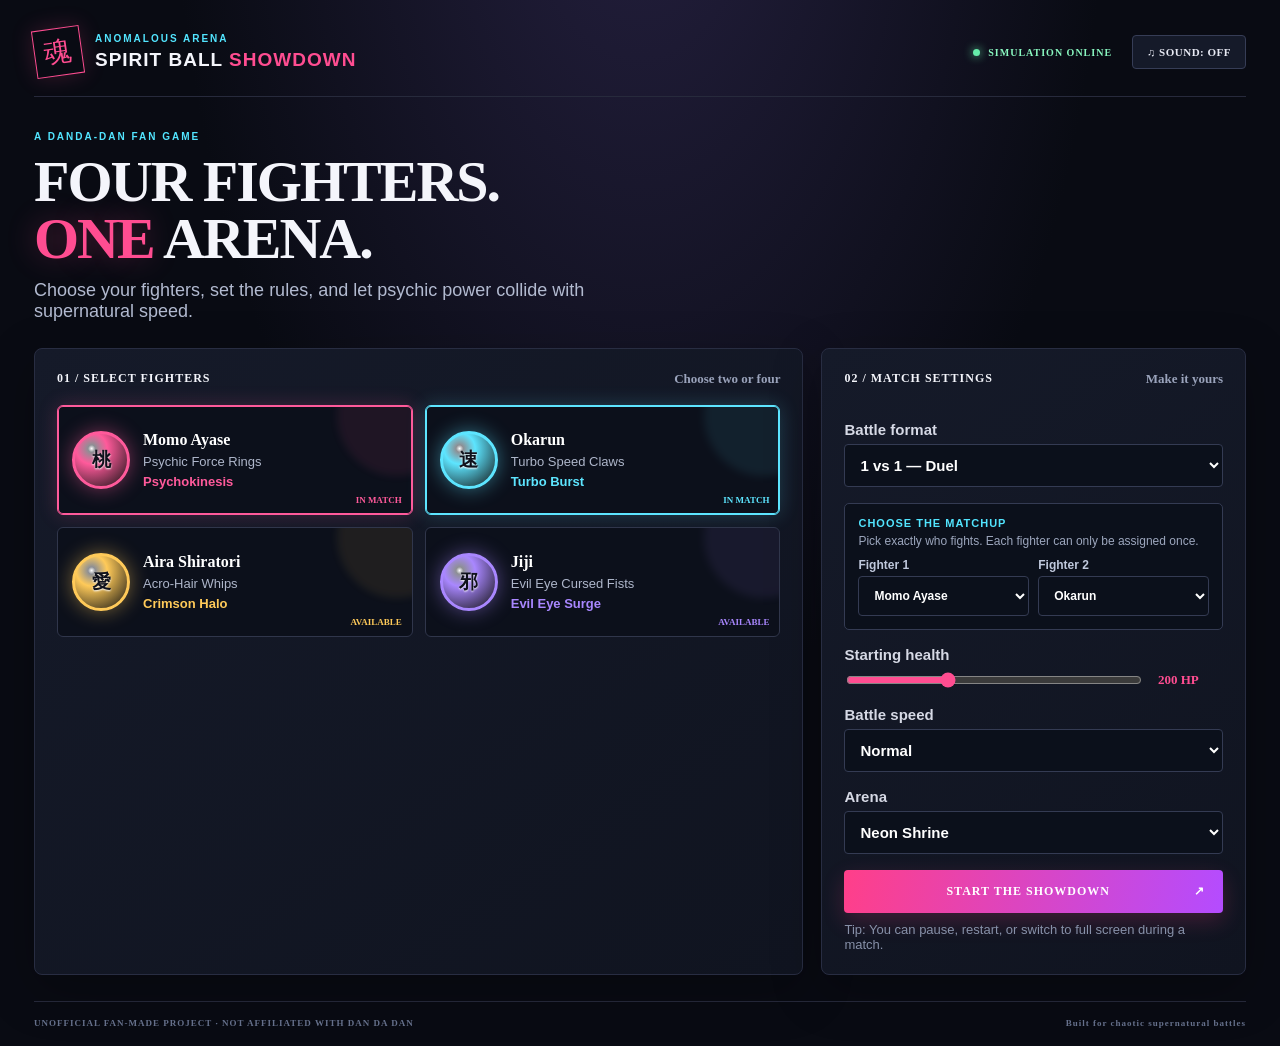
==== Dandadan-Spirit-Ball-Showdown.html @ d4744d88 "Add standalone HTML game with signature weapons and Okarun hair" ====
<!doctype html>
<html lang="en">
<head>
<meta charset="utf-8">
<meta name="viewport" content="width=device-width, initial-scale=1">
<title>Dandadan: Spirit Ball Showdown</title>
<style>
*{box-sizing:border-box} :root{--bg:#090b13;--panel:#111522;--line:#282d42;--muted:#9aa3bb;--white:#f4f5fb;--pink:#ff4d91;--cyan:#52e5ff;--gold:#ffc857}
body{margin:0;background:radial-gradient(ellipse at 50% -20%,#252040 0,#090b13 52%);color:var(--white);font-family:'Rajdhani',sans-serif;min-height:100vh}
button,select,input{font:inherit}button{cursor:pointer}.app-shell{max-width:1500px;margin:auto;padding:24px 34px 18px}.topbar{display:flex;justify-content:space-between;align-items:center;border-bottom:1px solid #272a3c;padding:4px 0 20px}.brand{display:flex;gap:13px;align-items:center}.brand-mark{width:48px;height:48px;border:1px solid var(--pink);display:grid;place-items:center;color:var(--pink);font-size:28px;transform:rotate(-8deg);box-shadow:0 0 22px #ff4d9130}.eyebrow{font:700 10px 'Orbitron',sans-serif;letter-spacing:2px;color:var(--cyan)}h1,h2,p{margin:0}h1{font:900 19px 'Orbitron',sans-serif;letter-spacing:1px;margin-top:5px}h1 span{color:var(--pink)}.top-actions{display:flex;align-items:center;gap:20px}.live-dot{font:700 10px 'Orbitron';letter-spacing:1px;color:#89f7c0}.live-dot:before{content:"";display:inline-block;width:7px;height:7px;border-radius:50%;background:#66edaa;margin-right:8px;box-shadow:0 0 10px #66edaa}.ghost-btn{background:#151a29;border:1px solid #363d56;color:#e7e9f3;padding:10px 14px;font:700 11px 'Orbitron';letter-spacing:.5px;border-radius:4px}.ghost-btn:hover{border-color:var(--cyan);color:var(--cyan)}main{padding:34px 0 26px}.intro{margin-bottom:26px}.intro h2{font:900 clamp(34px,5vw,58px)/.98 'Orbitron';letter-spacing:-2px;margin:12px 0}.intro h2 em{font-style:normal;color:var(--pink);text-shadow:0 0 30px #ff4d9155}.intro p{font-size:18px;color:#b2bad0;max-width:600px}.setup-grid{display:grid;grid-template-columns:1.45fr .8fr;gap:18px}.setup-card{background:linear-gradient(145deg,#151a29,#101420);border:1px solid var(--line);padding:22px;border-radius:8px;box-shadow:0 15px 50px #0004}.section-heading{display:flex;justify-content:space-between;align-items:center;margin-bottom:18px;font:700 12px 'Orbitron';letter-spacing:1px}.section-heading small{font:600 13px 'Rajdhani';letter-spacing:0;color:var(--muted)}.fighter-grid{display:grid;grid-template-columns:repeat(2,minmax(0,1fr));gap:12px}.fighter-card{--accent:#fff;position:relative;text-align:left;display:flex;align-items:center;gap:13px;min-height:110px;padding:14px;background:#0c101b;border:1px solid #30364b;border-radius:6px;color:white;transition:.2s;overflow:hidden}.fighter-card:after{content:"";position:absolute;width:120px;height:120px;border-radius:50%;right:-45px;top:-50px;background:var(--accent);opacity:.08;filter:blur(4px)}.fighter-card.selected{border-color:var(--accent);box-shadow:inset 0 0 0 1px var(--accent),0 0 20px color-mix(in srgb,var(--accent),transparent 80%)}.fighter-orb{width:58px;height:58px;flex:none;border-radius:50%;display:grid;place-items:center;background:radial-gradient(circle at 32% 28%,white 0,#fff8 7%,var(--accent) 30%,#111 100%);border:3px solid var(--accent);box-shadow:0 0 20px color-mix(in srgb,var(--accent),transparent 55%);font:900 19px 'Orbitron';color:#10121c;text-shadow:0 1px 2px #fff}.fighter-info{position:relative;z-index:1}.fighter-info strong{display:block;font:700 16px 'Orbitron';margin-bottom:5px}.fighter-info small{color:#aeb6ca;font-size:13px;display:block}.fighter-info .power-name{color:var(--accent);font-weight:700;margin-top:5px}.select-mark{position:absolute;right:10px;bottom:9px;color:var(--accent);font:700 10px 'Orbitron'}.settings-card{display:flex;flex-direction:column;gap:16px}.settings-card label{display:block;color:#d6d9e5;font-weight:700;font-size:15px}.settings-card select{display:block;width:100%;margin-top:6px;background:#0b101b;color:white;border:1px solid #343b53;padding:11px;border-radius:4px}.range-row{display:flex;align-items:center;gap:14px;margin-top:7px}.range-row input{flex:1;accent-color:var(--pink)}.range-row output{font:700 13px 'Orbitron';color:var(--pink);min-width:65px}.primary-btn{border:0;border-radius:4px;background:linear-gradient(100deg,#ff3f89,#b44cff);color:white;padding:14px 18px;font:900 12px 'Orbitron';letter-spacing:1px;box-shadow:0 8px 22px #ff3f8933}.primary-btn:hover{filter:brightness(1.15);transform:translateY(-1px)}.primary-btn span{float:right}.hint{color:#8791a9;font-size:13px;margin-top:-7px}.hidden{display:none!important}.battle-toolbar{display:flex;justify-content:space-between;align-items:center;margin-bottom:15px}.battle-toolbar h2{font:900 22px 'Orbitron';margin-top:6px}.battle-controls{display:flex;gap:8px}.arena-wrap{position:relative;border:1px solid #333951;border-radius:7px;overflow:hidden;background:#070a13;box-shadow:0 20px 70px #0008}.arena-wrap canvas{display:block;width:100%;height:auto;aspect-ratio:1100/620}.countdown{position:absolute;inset:0;display:grid;place-items:center;font:900 110px 'Orbitron';color:white;text-shadow:0 0 35px var(--pink);background:#05071266}.fighter-status{display:grid;grid-template-columns:repeat(4,1fr);gap:10px;margin-top:13px}.status-card{background:#131827;border:1px solid #30364b;border-radius:5px;padding:10px 12px}.status-head{display:flex;justify-content:space-between;align-items:center;font:700 12px 'Orbitron';margin-bottom:8px}.hp-track{height:8px;background:#2a3042;border-radius:20px;overflow:hidden}.hp-fill{height:100%;border-radius:20px;transition:width .15s}.status-meta{display:flex;justify-content:space-between;color:#9ca6bd;font-size:12px;margin-top:6px}.battle-footer{display:flex;align-items:center;gap:20px;color:#a6afc4;font-size:12px;margin-top:12px}.battle-footer span:last-child{margin-left:auto;color:#e2e5ef}.legend-dot{display:inline-block;width:7px;height:7px;border-radius:50%;margin-right:6px}.hit{background:#ff507e}.power{background:#59e9ff}.result-overlay{position:absolute;inset:0;background:#050711d9;display:grid;place-items:center;backdrop-filter:blur(5px)}.result-card{text-align:center;background:#131827;border:1px solid #55506e;padding:36px 46px;border-radius:8px;box-shadow:0 0 60px #b44cff30}.result-card h2{font:900 clamp(26px,5vw,48px) 'Orbitron';color:var(--gold);margin:12px 0}.result-card p{color:#b4bdd0;margin-bottom:20px}.result-card .ghost-btn{margin-left:8px}footer{border-top:1px solid #272a3c;padding-top:16px;display:flex;justify-content:space-between;color:#65708b;font:600 9px 'Orbitron';letter-spacing:1px}
@media(max-width:850px){.app-shell{padding:18px}.setup-grid{grid-template-columns:1fr}.top-actions .live-dot{display:none}.fighter-status{grid-template-columns:repeat(2,1fr)}.battle-toolbar{align-items:flex-start;gap:12px;flex-direction:column}.battle-controls{flex-wrap:wrap}.battle-footer{flex-wrap:wrap}.battle-footer span:last-child{margin-left:0;width:100%}}
@media(max-width:520px){.fighter-grid{grid-template-columns:1fr}.topbar{align-items:flex-start}.brand-mark{width:38px;height:38px}.brand h1{font-size:14px}.top-actions{gap:5px}.top-actions .ghost-btn{font-size:9px;padding:8px}.app-shell{padding:14px}.setup-card{padding:15px}.section-heading small{font-size:11px}.result-card{padding:25px 16px}.result-card .ghost-btn{margin:8px 0 0}footer{gap:8px;flex-direction:column}}

.matchup-picker{padding:13px;background:#0b101b;border:1px solid #343b53;border-radius:5px}.matchup-title{font:700 11px Orbitron,sans-serif;letter-spacing:1px;color:var(--cyan);margin-bottom:5px}.matchup-help{font-size:12px;color:#9ca6bd;margin-bottom:10px}.matchup-slots{display:grid;grid-template-columns:1fr 1fr;gap:9px}.matchup-slot label{font-size:12px!important;color:#bfc8dc!important}.matchup-slot select{margin-top:4px!important}.fighter-card{cursor:default}.fighter-card .select-mark{font-size:9px}.fighter-card.selected{border-color:var(--accent)}@media(max-width:520px){.matchup-slots{grid-template-columns:1fr}}

</style>
</head>
<body>
<div class="app-shell">
  <header class="topbar">
    <div class="brand"><span class="brand-mark">魂</span><div><div class="eyebrow">ANOMALOUS ARENA</div><h1>SPIRIT BALL <span>SHOWDOWN</span></h1></div></div>
    <div class="top-actions"><span class="live-dot">SIMULATION ONLINE</span><button id="soundBtn" class="ghost-btn" aria-pressed="false">♫ SOUND: OFF</button></div>
  </header>

  <main>
    <section id="setupPanel" class="setup-panel">
      <div class="intro">
        <div class="eyebrow">A DANDA-DAN FAN GAME</div>
        <h2>FOUR FIGHTERS.<br><em>ONE</em> ARENA.</h2>
        <p>Choose your fighters, set the rules, and let psychic power collide with supernatural speed.</p>
      </div>
      <div class="setup-grid">
        <div class="setup-card">
          <div class="section-heading"><span>01 / SELECT FIGHTERS</span><small>Choose two or four</small></div>
          <div id="fighterGrid" class="fighter-grid"></div>
        </div>
        <div class="setup-card settings-card">
          <div class="section-heading"><span>02 / MATCH SETTINGS</span><small>Make it yours</small></div>
          <label>Battle format<select id="modeSelect"><option value="1v1">1 vs 1 — Duel</option><option value="2v2">2 vs 2 — Team Clash</option><option value="ffa">4-way — Free for All</option></select></label>
          <div class="matchup-picker"><div class="matchup-title">CHOOSE THE MATCHUP</div><p class="matchup-help">Pick exactly who fights. Each fighter can only be assigned once.</p><div id="matchupSlots" class="matchup-slots"></div></div>
          <label>Starting health <div class="range-row"><input id="healthInput" type="range" min="100" max="400" step="50" value="200"><output id="healthOut">200 HP</output></div></label>
          <label>Battle speed<select id="speedSelect"><option value="1">Normal</option><option value="1.35">Fast</option><option value="0.75">Chill</option></select></label>
          <label>Arena<select id="arenaSelect"><option value="neon">Neon Shrine</option><option value="school">Midnight School</option><option value="cosmic">Cosmic Rift</option></select></label>
          <button id="startBtn" class="primary-btn">START THE SHOWDOWN <span>↗</span></button>
          <p class="hint">Tip: You can pause, restart, or switch to full screen during a match.</p>
        </div>
      </div>
    </section>

    <section id="battlePanel" class="battle-panel hidden">
      <div class="battle-toolbar">
        <div><div class="eyebrow">LIVE MATCH</div><h2 id="matchTitle">SPIRIT CLASH</h2></div>
        <div class="battle-controls"><button id="pauseBtn" class="ghost-btn">Ⅱ PAUSE</button><button id="restartBtn" class="ghost-btn">↻ RESTART</button><button id="fullBtn" class="ghost-btn">⛶ FULLSCREEN</button></div>
      </div>
      <div class="arena-wrap">
        <canvas id="arena" width="1100" height="620" aria-label="Animated spirit ball battle arena"></canvas>
        <div id="countdown" class="countdown hidden">3</div>
        <div id="resultOverlay" class="result-overlay hidden"><div class="result-card"><div class="eyebrow">BATTLE COMPLETE</div><h2 id="winnerText">WINNER!</h2><p id="resultSub"></p><button id="againBtn" class="primary-btn">REMATCH ↻</button><button id="changeBtn" class="ghost-btn">CHANGE FIGHTERS</button></div></div>
      </div>
      <div id="fighterStatus" class="fighter-status"></div>
      <div class="battle-footer"><span><i class="legend-dot hit"></i> HIT CONFIRMED</span><span><i class="legend-dot power"></i> SPECIAL ABILITY</span><span id="battleMessage">Waiting for the first clash...</span></div>
    </section>
  </main>
  <footer><span>UNOFFICIAL FAN-MADE PROJECT · NOT AFFILIATED WITH DAN DA DAN</span><span>Built for chaotic supernatural battles</span></footer>
</div>
<script>
(() => {
"use strict";

// Fighter data is the single source of truth for names, colors, stats, and signature powers.
// Match state (position, velocity, health, cooldowns) is created fresh for every battle.
const FIGHTERS = [
 {id:"momo",name:"Momo Ayase",short:"桃",color:"#ff5a9b",team:0,weapon:"Psychic Force Rings",power:"Psychokinesis",desc:"Controls space and shoves rivals away.",hp:200,damage:13,speed:2.5,reach:1.05,special:"psychic"},
 {id:"okarun",name:"Okarun",short:"速",color:"#5de5ff",team:1,weapon:"Turbo Speed Claws",power:"Turbo Burst",desc:"Dashes through the arena at wild speed.",hp:200,damage:10,speed:3.5,reach:.9,special:"turbo"},
 {id:"aira",name:"Aira Shiratori",short:"愛",color:"#ffca59",team:0,weapon:"Acro-Hair Whips",power:"Crimson Halo",desc:"Whips a wide arc around her body.",hp:200,damage:11,speed:2.8,reach:1.3,special:"hair"},
 {id:"jiji",name:"Jiji",short:"邪",color:"#a987ff",team:1,weapon:"Evil Eye Cursed Fists",power:"Evil Eye Surge",desc:"Unleashes a heavy burst of cursed energy.",hp:200,damage:15,speed:2.2,reach:1.15,special:"evil"}
];
const $ = id => document.getElementById(id);
const canvas=$("arena"),ctx=canvas.getContext("2d");
let selected=new Set(["momo","okarun"]), lineup=["momo","okarun","aira","jiji"], fighters=[], running=false, paused=false, over=false, raf=0, countdownTimer=0, battleToken=0, last=0, elapsed=0, speed=1, mode="1v1", sound=false, audioCtx=null, particles=[], floating=[], arenaStyle="neon", messageTimer=0, matchNumber=0;

function renderSelection(){
 const grid=$("fighterGrid"); grid.innerHTML="";
 FIGHTERS.forEach(f=>{
  const b=document.createElement("div"); b.className="fighter-card"+(selected.has(f.id)?" selected":""); b.style.setProperty("--accent",f.color);
  b.innerHTML=`<span class="fighter-orb">${f.short}</span><span class="fighter-info"><strong>${f.name}</strong><small>${f.weapon}</small><small class="power-name">${f.power}</small></span><span class="select-mark">${selected.has(f.id)?"IN MATCH":"AVAILABLE"}</span>`;
  grid.appendChild(b);
 });
}
function renderMatchupSlots(){
 const count=mode==="1v1"?2:4;
 const labels=mode==="1v1"?["Fighter 1","Fighter 2"]:mode==="2v2"?["TEAM A · Fighter 1","TEAM A · Fighter 2","TEAM B · Fighter 1","TEAM B · Fighter 2"]:["Fighter 1","Fighter 2","Fighter 3","Fighter 4"];
 const defaults=mode==="1v1"?["momo","okarun"]:lineup;
 const slots=$("matchupSlots");slots.innerHTML="";
 for(let i=0;i<count;i++){
  const wrap=document.createElement("div");wrap.className="matchup-slot";
  const label=document.createElement("label");label.textContent=labels[i];
  const select=document.createElement("select");select.dataset.slot=String(i);select.setAttribute("aria-label",labels[i]);
  FIGHTERS.forEach(f=>{const option=document.createElement("option");option.value=f.id;option.textContent=f.name;select.appendChild(option)});
  select.value=defaults[i]||FIGHTERS[i].id;
  select.addEventListener("change",()=>{syncMatchupSelection();renderSelection();refreshMatchupOptions()});
  label.appendChild(select);wrap.appendChild(label);slots.appendChild(wrap);
 }
 syncMatchupSelection();refreshMatchupOptions();renderSelection();
}
function refreshMatchupOptions(){
 const selects=[...$("matchupSlots").querySelectorAll("select")];
 selects.forEach(current=>{const used=new Set(selects.filter(s=>s!==current).map(s=>s.value));[...current.options].forEach(o=>{o.disabled=used.has(o.value)})});
}
function syncMatchupSelection(){
 const values=[...$("matchupSlots").querySelectorAll("select")].map(s=>s.value);
 selected=new Set(values);if(mode==="2v2"||mode==="ffa")lineup=[...values,...lineup.slice(values.length)];
}
$("modeSelect").addEventListener("change",e=>{mode=e.target.value;renderMatchupSlots()});
$("healthInput").addEventListener("input",e=>$("healthOut").textContent=e.target.value+" HP");
$("soundBtn").addEventListener("click",()=>{sound=!sound;$("soundBtn").textContent="♫ SOUND: "+(sound?"ON":"OFF");$("soundBtn").setAttribute("aria-pressed",String(sound));if(sound)beep(440,.05)});

function createFighter(def,index,health){
 const angle=(Math.PI*2*index/selected.size)-Math.PI/2;
 return {...def,x:550+Math.cos(angle)*245,y:310+Math.sin(angle)*190,vx:(Math.random()-.5)*3,vy:(Math.random()-.5)*3,r:29,hp:health,maxHp:health,rotation:Math.random()*6.28,spin:0.09,attackCd:0,specialCd:2+index*.5,flash:0,alive:true,damageDone:0,hits:0,team:mode==="2v2"?(index<2?0:1):index,knock:0};
}
function startBattle(){
 cancelAnimationFrame(raf);clearTimeout(countdownTimer);battleToken++;const token=battleToken;
 running=false;matchNumber++;mode=$("modeSelect").value;syncMatchupSelection();
 const required=mode==="1v1"?2:4;
 if(selected.size!==required){announce("Choose a different fighter for every slot.");return}
 speed=Number($("speedSelect").value);arenaStyle=$("arenaSelect").value;over=false;paused=false;elapsed=0;particles=[];floating=[];
 const health=Number($("healthInput").value), roster=[...selected].map(id=>FIGHTERS.find(f=>f.id===id));
 if(roster.length!==required||roster.some(f=>!f)){announce("Please fill every fighter slot.");return}
 fighters=roster.map((f,i)=>createFighter(f,i,health));
 $("setupPanel").classList.add("hidden");$("battlePanel").classList.remove("hidden");$("resultOverlay").classList.add("hidden");$("countdown").classList.remove("hidden");$("pauseBtn").textContent="Ⅱ PAUSE";
 $("matchTitle").textContent=mode==="1v1"?"ONE-ON-ONE DUEL":mode==="2v2"?"2V2 TEAM CLASH":"FOUR-WAY FREE FOR ALL";
 renderStatus();drawArena();let count=3;$("countdown").textContent=count;
 const tick=()=>{if(token!==battleToken)return;if(count>1){count--;$("countdown").textContent=count;countdownTimer=setTimeout(tick,650)}else{$("countdown").classList.add("hidden");running=true;last=performance.now();raf=requestAnimationFrame(loop)}};
 countdownTimer=setTimeout(tick,650);
}
function alive(){return fighters.filter(f=>f.alive)}
function enemiesOf(f){return alive().filter(o=>o!==f&&(mode!=="2v2"||o.team!==f.team))}
function nearest(f){return enemiesOf(f).sort((a,b)=>Math.hypot(a.x-f.x,a.y-f.y)-Math.hypot(b.x-f.x,b.y-f.y))[0]}
function loop(now){if(!running||paused||over)return;const dt=Math.min((now-last)/16.67,2.2)*speed;last=now;elapsed+=dt/60;update(dt);drawArena();if(mode==="2v2"?new Set(alive().map(f=>f.team)).size<=1:alive().length<=1){finishBattle();return}raf=requestAnimationFrame(loop)}
function update(dt){
 const aliveNow=alive();
 fighters.forEach(f=>{
  if(!f.alive)return;
  f.attackCd-=dt/60;f.specialCd-=dt/60;f.flash=Math.max(0,f.flash-dt/60);f.rotation+=f.spin*dt;
  const target=nearest(f);if(!target)return;
  let dx=target.x-f.x,dy=target.y-f.y,dist=Math.hypot(dx,dy)||1,ux=dx/dist,uy=dy/dist;
  // Lightweight steering and elastic arena physics create the bouncing Weapon Ball feel.
  f.vx+=ux*.075*dt;f.vy+=uy*.075*dt;
  const max=f.speed*1.55;let v=Math.hypot(f.vx,f.vy);if(v>max){f.vx=f.vx/v*max;f.vy=f.vy/v*max}
  f.x+=f.vx*dt;f.y+=f.vy*dt;
  if(f.x<f.r+22){f.x=f.r+22;f.vx=Math.abs(f.vx)*.92;burst(f.x,f.y,f.color,5)}
  if(f.x>canvas.width-f.r-22){f.x=canvas.width-f.r-22;f.vx=-Math.abs(f.vx)*.92;burst(f.x,f.y,f.color,5)}
  if(f.y<f.r+22){f.y=f.r+22;f.vy=Math.abs(f.vy)*.92;burst(f.x,f.y,f.color,5)}
  if(f.y>canvas.height-f.r-22){f.y=canvas.height-f.r-22;f.vy=-Math.abs(f.vy)*.92;burst(f.x,f.y,f.color,5)}
  // Spin speed slowly rises, making the weapon more dangerous as the fight goes on.
  f.spin=Math.min(.28,f.spin+.000015*dt);
  if(dist<f.r+target.r+f.reach*23&&f.attackCd<=0){attack(f,target,false)}
  if(f.specialCd<=0){special(f,target)}
 });
 // Separate overlapping fighters and resolve contact damage.
 for(let i=0;i<fighters.length;i++)for(let j=i+1;j<fighters.length;j++){
  const a=fighters[i],b=fighters[j];if(!a.alive||!b.alive)continue;
  let dx=b.x-a.x,dy=b.y-a.y,d=Math.hypot(dx,dy)||1,min=a.r+b.r+2;
  if(d<min){let nx=dx/d,ny=dy/d,overlap=min-d;a.x-=nx*overlap*.5;a.y-=ny*overlap*.5;b.x+=nx*overlap*.5;b.y+=ny*overlap*.5;let rel=(b.vx-a.vx)*nx+(b.vy-a.vy)*ny;if(rel<0){a.vx+=nx*rel*.72;b.vx-=nx*rel*.72;a.vy+=ny*rel*.72;b.vy-=ny*rel*.72}}
 }
 particles.forEach(p=>{p.x+=p.vx*dt;p.y+=p.vy*dt;p.life-=.025*dt;p.vx*=.985;p.vy*=.985});particles=particles.filter(p=>p.life>0);
 floating.forEach(p=>{p.y-=.7*dt;p.life-=.018*dt});floating=floating.filter(p=>p.life>0);
 if(messageTimer>0)messageTimer-=dt/60;else $("battleMessage").textContent="The fighters are reading each other's moves...";
 if(Math.floor(elapsed*2)!==Math.floor((elapsed-dt/60)*2))renderStatus();
}
function attack(a,b,special){
 const base=a.damage*(1+Math.min(.45,a.hits*.018))*(special?1.8:1);
 const damage=Math.round(base*(.85+Math.random()*.3));
 b.hp=Math.max(0,b.hp-damage);b.flash=.16;b.vx+=(b.x-a.x)/(Math.hypot(b.x-a.x,b.y-a.y)||1)*(special?8:4);b.vy+=(b.y-a.y)/(Math.hypot(b.x-a.x,b.y-a.y)||1)*(special?8:4);
 a.damageDone+=damage;a.hits++;a.attackCd=special?.5:.42;a.spin=Math.min(.28,a.spin+.002);
 burst((a.x+b.x)/2,(a.y+b.y)/2,special?"#ffffff":a.color,special?25:12);floating.push({x:b.x,y:b.y-32,text:"-"+damage,life:1,color:special?"#fff":a.color});
 if(sound)beep(special?760:280,.045);
 if(b.hp<=0){b.alive=false;burst(b.x,b.y,b.color,42);announce(`${b.name} has been knocked out!`)}
 if(special)announce(`${a.name}: ${a.power}!`);
}
function special(f,target){
 f.specialCd=8+Math.random()*2;
 if(f.special==="psychic"){
  fighters.filter(o=>o.alive&&o!==f&&(mode!=="2v2"||o.team!==f.team)&&Math.hypot(o.x-f.x,o.y-f.y)<235).forEach(o=>{attack(f,o,true);o.vx+=(o.x-f.x)*.035;o.vy+=(o.y-f.y)*.035});
  burst(f.x,f.y,"#ff9bc2",55);
 }else if(f.special==="turbo"){
  const d=Math.hypot(target.x-f.x,target.y-f.y)||1;f.vx+=(target.x-f.x)/d*12;f.vy+=(target.y-f.y)/d*12;f.spin=Math.min(.3,f.spin+.07);attack(f,target,true);burst(f.x,f.y,"#5de5ff",35);
 }else if(f.special==="hair"){
  fighters.filter(o=>o.alive&&o!==f&&(mode!=="2v2"||o.team!==f.team)&&Math.hypot(o.x-f.x,o.y-f.y)<170).forEach(o=>attack(f,o,true));
  burst(f.x,f.y,"#ffca59",48);
 }else{
  const d=Math.hypot(target.x-f.x,target.y-f.y)||1;f.vx+=(target.x-f.x)/d*6;f.vy+=(target.y-f.y)/d*6;
  attack(f,target,true);target.flash=.3;burst(target.x,target.y,"#a987ff",50);
 }
}
function announce(text){$("battleMessage").textContent=text;messageTimer=2.4}
function burst(x,y,color,n){for(let i=0;i<n;i++){const a=Math.random()*Math.PI*2,s=1+Math.random()*5;particles.push({x,y,vx:Math.cos(a)*s,vy:Math.sin(a)*s,life:.5+Math.random()*.6,color,r:1+Math.random()*3})}}
function drawArena(){
 const w=canvas.width,h=canvas.height;ctx.clearRect(0,0,w,h);
 const bg=ctx.createLinearGradient(0,0,w,h);bg.addColorStop(0,arenaStyle==="cosmic"?"#11102e":arenaStyle==="school"?"#111522":"#10182b");bg.addColorStop(1,"#060812");ctx.fillStyle=bg;ctx.fillRect(0,0,w,h);
 // Arena grid, glowing perimeter and decorative sigils.
 ctx.save();ctx.strokeStyle=arenaStyle==="cosmic"?"#7868d633":arenaStyle==="school"?"#69a6a633":"#50dff233";ctx.lineWidth=1;
 for(let x=22;x<w;x+=44){ctx.beginPath();ctx.moveTo(x,20);ctx.lineTo(x,h-20);ctx.stroke()}for(let y=22;y<h;y+=44){ctx.beginPath();ctx.moveTo(20,y);ctx.lineTo(w-20,y);ctx.stroke()}
 ctx.strokeStyle="#64dff277";ctx.lineWidth=3;ctx.strokeRect(18,18,w-36,h-36);ctx.shadowBlur=20;ctx.shadowColor="#50dfff";ctx.strokeRect(18,18,w-36,h-36);ctx.restore();
 ctx.save();ctx.globalAlpha=.13;ctx.strokeStyle="#d5c4ff";ctx.lineWidth=2;for(let r=80;r<360;r+=70){ctx.beginPath();ctx.arc(w/2,h/2,r,0,Math.PI*2);ctx.stroke()}ctx.restore();
 // Team color marker on floor.
 fighters.forEach(f=>{if(!f.alive)return;drawFighter(f)});
 particles.forEach(p=>{ctx.globalAlpha=Math.max(0,p.life);ctx.fillStyle=p.color;ctx.beginPath();ctx.arc(p.x,p.y,p.r,0,Math.PI*2);ctx.fill()});ctx.globalAlpha=1;
 floating.forEach(p=>{ctx.globalAlpha=Math.max(0,p.life);ctx.fillStyle=p.color;ctx.font="900 20px Orbitron";ctx.textAlign="center";ctx.shadowBlur=12;ctx.shadowColor=p.color;ctx.fillText(p.text,p.x,p.y);ctx.shadowBlur=0});ctx.globalAlpha=1;
 ctx.textAlign="left";ctx.fillStyle="#ffffff55";ctx.font="700 11px Orbitron";ctx.fillText("SPIRIT ARENA // MATCH "+String(matchNumber).padStart(3,"0"),32,canvas.height-30);
}
function drawFighter(f){
 const c=ctx; c.save();c.translate(f.x,f.y);
 c.shadowBlur=24;c.shadowColor=f.color;c.fillStyle=f.color;c.globalAlpha=.16;c.beginPath();c.arc(0,0,f.r+13,0,Math.PI*2);c.fill();c.globalAlpha=1;c.shadowBlur=0;
 // Each fighter has a unique rotating weapon silhouette, not just a recolored arc.
 drawSignatureWeapon(c,f);
 const g=c.createRadialGradient(-10,-12,2,0,0,f.r+2);g.addColorStop(0,"#ffffff");g.addColorStop(.18,f.flash?"#fff":f.color);g.addColorStop(1,"#151522");c.fillStyle=g;c.beginPath();c.arc(0,0,f.r,0,Math.PI*2);c.fill();c.lineWidth=3;c.strokeStyle=f.color;c.stroke();
 // Okarun's swept-back, sharply spiked Turbo Granny transformation hair
 // is drawn over the orb so he is recognizable even before reading the label.
 if(f.id==="okarun")drawOkarunHair(c,f);
 c.fillStyle="#10121b";c.font="900 20px Orbitron";c.textAlign="center";c.textBaseline="middle";c.fillText(f.short,0,1);
 c.restore();
}

function drawOkarunHair(c,f){
 c.save();c.lineJoin="round";c.shadowColor="#5de5ff";c.shadowBlur=8;
 // Dark swept-back crown with distinct upward spikes and pale turbo streaks.
 c.fillStyle="#10131e";c.strokeStyle="#05070d";c.lineWidth=2.5;
 c.beginPath();c.moveTo(-f.r*.82,-f.r*.52);
 c.lineTo(-f.r*.95,-f.r*1.08);c.lineTo(-f.r*.48,-f.r*.88);
 c.lineTo(-f.r*.28,-f.r*1.42);c.lineTo(f.r*.02,-f.r*.98);
 c.lineTo(f.r*.34,-f.r*1.48);c.lineTo(f.r*.43,-f.r*.91);
 c.lineTo(f.r*.82,-f.r*1.2);c.lineTo(f.r*.68,-f.r*.68);
 c.lineTo(f.r*1.02,-f.r*.42);c.lineTo(f.r*.38,-f.r*.48);
 c.lineTo(-f.r*.35,-f.r*.42);c.closePath();c.fill();c.stroke();
 c.strokeStyle="#dffaff";c.lineWidth=3;c.beginPath();
 c.moveTo(-f.r*.42,-f.r*.72);c.lineTo(-f.r*.28,-f.r*1.12);
 c.moveTo(f.r*.12,-f.r*.72);c.lineTo(f.r*.32,-f.r*1.18);
 c.moveTo(f.r*.48,-f.r*.7);c.lineTo(f.r*.72,-f.r*.94);c.stroke();
 c.strokeStyle="#5de5ff";c.lineWidth=2;c.beginPath();
 c.moveTo(-f.r*.05,-f.r*.73);c.lineTo(f.r*.08,-f.r*1.02);
 c.moveTo(f.r*.48,-f.r*.62);c.lineTo(f.r*.82,-f.r*.82);c.stroke();
 c.restore();
}

function drawSignatureWeapon(c,f){
 c.save();c.rotate(f.rotation);c.lineCap="round";c.lineJoin="round";c.strokeStyle=f.color;c.fillStyle=f.color;c.shadowBlur=17;c.shadowColor=f.color;
 const r=f.r+12;
 if(f.id==="momo"){
  // Momo: twin psychic rings with a bright floating focus point.
  c.lineWidth=5;c.beginPath();c.arc(0,0,r,-1.05,.95);c.stroke();
  c.lineWidth=2;c.beginPath();c.arc(0,0,r+7,-.88,.78);c.stroke();
  c.fillStyle="#fff";c.beginPath();c.arc(r+1,0,5,0,Math.PI*2);c.fill();
  c.fillStyle=f.color;c.beginPath();c.arc(r+8,-7,2.5,0,Math.PI*2);c.fill();
 }else if(f.id==="okarun"){
  // Okarun: twin forward-pointing turbo talons with speed fins.
  c.lineWidth=4;c.beginPath();c.moveTo(r*.45,-r*.9);c.lineTo(r+17,-r*.35);c.lineTo(r+5,0);c.lineTo(r+17,r*.35);c.lineTo(r*.45,r*.9);c.stroke();
  c.lineWidth=3;c.beginPath();c.moveTo(r*.2,-r*.55);c.lineTo(r+8,-r*.25);c.moveTo(r*.2,r*.55);c.lineTo(r+8,r*.25);c.stroke();
  c.fillStyle="#fff";c.beginPath();c.moveTo(r+19,-r*.35);c.lineTo(r+29,0);c.lineTo(r+19,r*.35);c.closePath();c.fill();
 }else if(f.id==="aira"){
  // Aira: three flowing hair-whip ribbons curling around the orb.
  [-.24,0,.24].forEach((offset,i)=>{c.lineWidth=4-i*.7;c.beginPath();c.moveTo(r*.15,-r*.72+offset*35);c.bezierCurveTo(r*.85,-r*.95+offset*25,r*1.2,-r*.2+offset*20,r*.78,.05+offset*38);c.bezierCurveTo(r*1.28,r*.55+offset*25,r*.7,r*.92+offset*20,r*.28,r*.72+offset*30);c.stroke()});
  c.fillStyle="#fff";c.beginPath();c.arc(r*.95,-r*.25,4,0,Math.PI*2);c.fill();
 }else{
  // Jiji: paired Evil Eye cursed fists with hooked knuckle spikes.
  c.lineWidth=5;c.beginPath();c.arc(-r*.48,0,r*.58,-1.15,1.15);c.stroke();
  c.beginPath();c.arc(r*.48,0,r*.58,Math.PI-.95,Math.PI+.95);c.stroke();
  [-.62,-.2,.2,.62].forEach((a,i)=>{const side=i<2?-1:1, y=(i%2?1:-1)*r*.28;
   c.beginPath();c.moveTo(side*r*.62,y);c.lineTo(side*r*1.08,y-r*.16);c.lineTo(side*r*.92,y+r*.22);c.stroke();
  });
  c.fillStyle="#fff";c.beginPath();c.arc(r*1.05,-r*.12,4,0,Math.PI*2);c.fill();
 }
 c.restore();
}

function renderStatus(){
 $("fighterStatus").innerHTML=fighters.map(f=>`<div class="status-card"><div class="status-head"><span style="color:${f.color}">${f.name}</span><span>${Math.ceil(f.hp)} / ${f.maxHp}</span></div><div class="hp-track"><div class="hp-fill" style="width:${Math.max(0,f.hp/f.maxHp*100)}%;background:${f.color}"></div></div><div class="status-meta"><span>${f.alive?"IN THE FIGHT":"KNOCKED OUT"}</span><span>${f.damageDone} DMG</span></div></div>`).join("");
}
function finishBattle(){
 running=false;over=true;cancelAnimationFrame(raf);
 let winner;
 if(mode==="2v2"){const survivors=alive();winner=survivors[0];if(winner&&survivors.length>1)$("winnerText").dataset.team="true";}
 else winner=alive()[0];
 $("winnerText").textContent=winner?winner.name+" WINS!":"DRAW!";
 $("winnerText").style.color=winner?winner.color:"#fff";
 $("resultSub").textContent=winner?`${winner.damageDone} total damage dealt · ${Math.ceil(winner.hp)} HP remaining`:"Everyone went down in the same clash.";
 $("resultOverlay").classList.remove("hidden");renderStatus();if(sound)beep(880,.2);
}
function beep(freq,duration){try{audioCtx=audioCtx||new(window.AudioContext||window.webkitAudioContext)();const o=audioCtx.createOscillator(),g=audioCtx.createGain();o.frequency.value=freq;o.type="sawtooth";g.gain.value=.025;o.connect(g);g.connect(audioCtx.destination);o.start();o.stop(audioCtx.currentTime+duration)}catch(e){}}
$("startBtn").addEventListener("click",startBattle);
$("pauseBtn").addEventListener("click",()=>{if(over)return;paused=!paused;if(paused){running=false;cancelAnimationFrame(raf);$("pauseBtn").textContent="▶ RESUME"}else{running=true;last=performance.now();$("pauseBtn").textContent="Ⅱ PAUSE";raf=requestAnimationFrame(loop)}});
$("restartBtn").addEventListener("click",startBattle);$("againBtn").addEventListener("click",startBattle);
$("changeBtn").addEventListener("click",()=>{battleToken++;clearTimeout(countdownTimer);running=false;cancelAnimationFrame(raf);$("battlePanel").classList.add("hidden");$("setupPanel").classList.remove("hidden");$("resultOverlay").classList.add("hidden")});
$("fullBtn").addEventListener("click",()=>{const el=$("battlePanel");if(!document.fullscreenElement)el.requestFullscreen?.();else document.exitFullscreen?.()});
renderMatchupSlots();drawArena();
})();
</script>
</body>
</html>
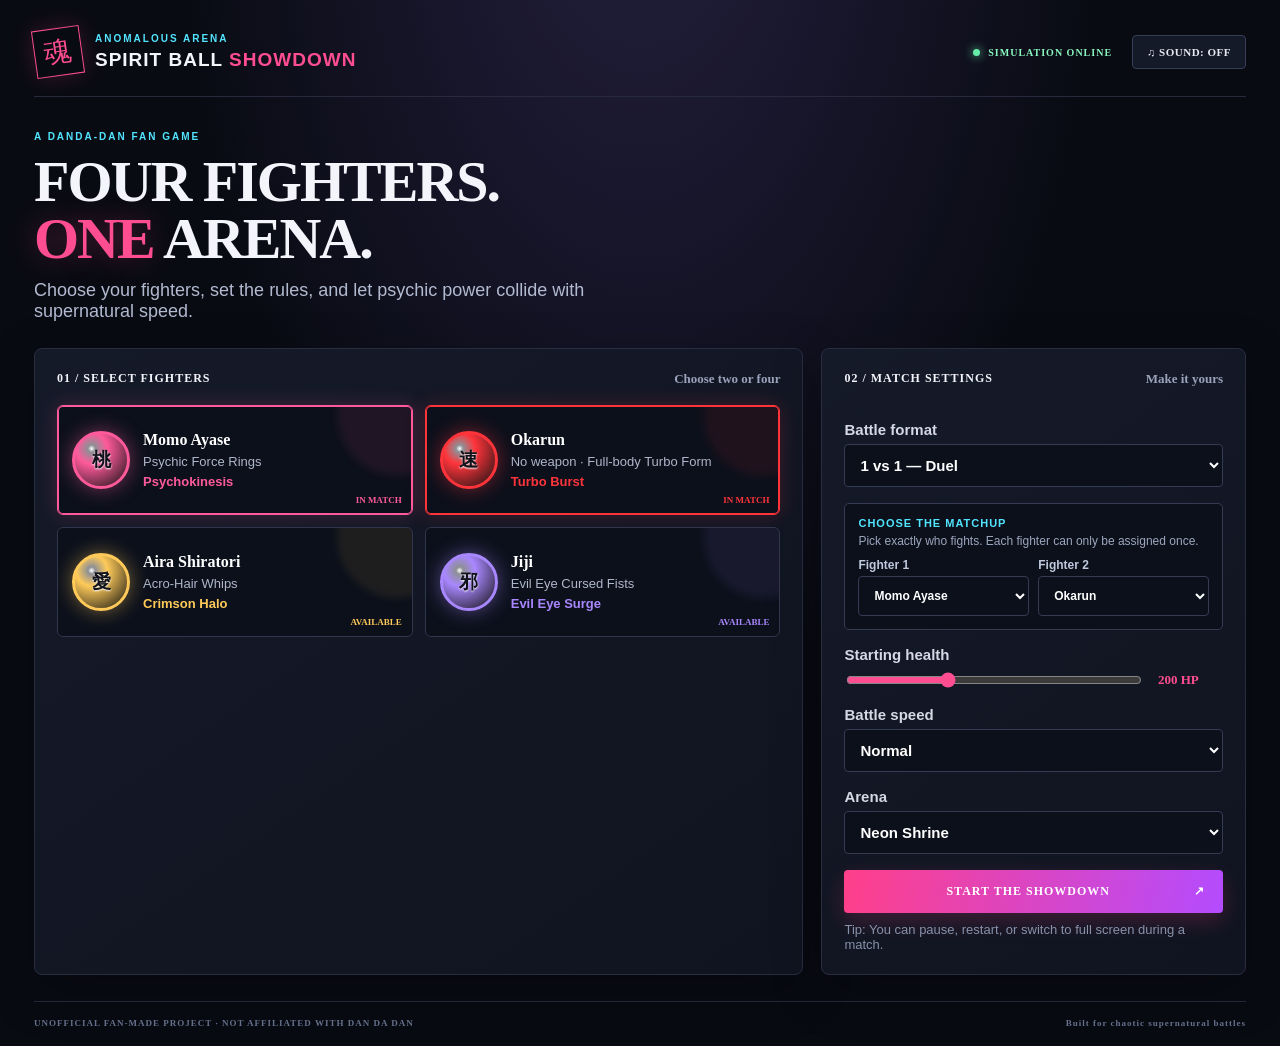
==== commit 66906ca8: "Redesign Okarun as full-body Turbo form with contact hitbox" ====
--- a/Dandadan-Spirit-Ball-Showdown.html
+++ b/Dandadan-Spirit-Ball-Showdown.html
@@ -71,7 +71,7 @@
 // Match state (position, velocity, health, cooldowns) is created fresh for every battle.
 const FIGHTERS = [
  {id:"momo",name:"Momo Ayase",short:"桃",color:"#ff5a9b",team:0,weapon:"Psychic Force Rings",power:"Psychokinesis",desc:"Controls space and shoves rivals away.",hp:200,damage:13,speed:2.5,reach:1.05,special:"psychic"},
- {id:"okarun",name:"Okarun",short:"速",color:"#5de5ff",team:1,weapon:"Turbo Speed Claws",power:"Turbo Burst",desc:"Dashes through the arena at wild speed.",hp:200,damage:10,speed:3.5,reach:.9,special:"turbo"},
+ {id:"okarun",name:"Okarun",short:"速",color:"#ff343b",team:1,weapon:"No weapon · Full-body Turbo Form",power:"Turbo Burst",desc:"His entire transformed body is the hitbox; attacks land through full-body contact.",hp:200,damage:12,speed:3.5,reach:0,special:"turbo"},
  {id:"aira",name:"Aira Shiratori",short:"愛",color:"#ffca59",team:0,weapon:"Acro-Hair Whips",power:"Crimson Halo",desc:"Whips a wide arc around her body.",hp:200,damage:11,speed:2.8,reach:1.3,special:"hair"},
  {id:"jiji",name:"Jiji",short:"邪",color:"#a987ff",team:1,weapon:"Evil Eye Cursed Fists",power:"Evil Eye Surge",desc:"Unleashes a heavy burst of cursed energy.",hp:200,damage:15,speed:2.2,reach:1.15,special:"evil"}
 ];
@@ -117,7 +117,7 @@
 
 function createFighter(def,index,health){
  const angle=(Math.PI*2*index/selected.size)-Math.PI/2;
- return {...def,x:550+Math.cos(angle)*245,y:310+Math.sin(angle)*190,vx:(Math.random()-.5)*3,vy:(Math.random()-.5)*3,r:29,hp:health,maxHp:health,rotation:Math.random()*6.28,spin:0.09,attackCd:0,specialCd:2+index*.5,flash:0,alive:true,damageDone:0,hits:0,team:mode==="2v2"?(index<2?0:1):index,knock:0};
+ return {...def,x:550+Math.cos(angle)*245,y:310+Math.sin(angle)*190,vx:(Math.random()-.5)*3,vy:(Math.random()-.5)*3,r:def.id==="okarun"?44:29,hp:health,maxHp:health,rotation:Math.random()*6.28,spin:0.09,attackCd:0,specialCd:2+index*.5,flash:0,alive:true,damageDone:0,hits:0,team:mode==="2v2"?(index<2?0:1):index,knock:0};
 }
 function startBattle(){
  cancelAnimationFrame(raf);clearTimeout(countdownTimer);battleToken++;const token=battleToken;
@@ -155,7 +155,7 @@
   if(f.y>canvas.height-f.r-22){f.y=canvas.height-f.r-22;f.vy=-Math.abs(f.vy)*.92;burst(f.x,f.y,f.color,5)}
   // Spin speed slowly rises, making the weapon more dangerous as the fight goes on.
   f.spin=Math.min(.28,f.spin+.000015*dt);
-  if(dist<f.r+target.r+f.reach*23&&f.attackCd<=0){attack(f,target,false)}
+  if(dist<f.r+target.r+(f.id==="okarun"?0:f.reach*23)&&f.attackCd<=0){attack(f,target,false)}
   if(f.specialCd<=0){special(f,target)}
  });
  // Separate overlapping fighters and resolve contact damage.
@@ -211,36 +211,58 @@
  ctx.textAlign="left";ctx.fillStyle="#ffffff55";ctx.font="700 11px Orbitron";ctx.fillText("SPIRIT ARENA // MATCH "+String(matchNumber).padStart(3,"0"),32,canvas.height-30);
 }
 function drawFighter(f){
- const c=ctx; c.save();c.translate(f.x,f.y);
- c.shadowBlur=24;c.shadowColor=f.color;c.fillStyle=f.color;c.globalAlpha=.16;c.beginPath();c.arc(0,0,f.r+13,0,Math.PI*2);c.fill();c.globalAlpha=1;c.shadowBlur=0;
- // Each fighter has a unique rotating weapon silhouette, not just a recolored arc.
- drawSignatureWeapon(c,f);
- const g=c.createRadialGradient(-10,-12,2,0,0,f.r+2);g.addColorStop(0,"#ffffff");g.addColorStop(.18,f.flash?"#fff":f.color);g.addColorStop(1,"#151522");c.fillStyle=g;c.beginPath();c.arc(0,0,f.r,0,Math.PI*2);c.fill();c.lineWidth=3;c.strokeStyle=f.color;c.stroke();
- // Okarun's swept-back, sharply spiked Turbo Granny transformation hair
- // is drawn over the orb so he is recognizable even before reading the label.
- if(f.id==="okarun")drawOkarunHair(c,f);
- c.fillStyle="#10121b";c.font="900 20px Orbitron";c.textAlign="center";c.textBaseline="middle";c.fillText(f.short,0,1);
+ const c=ctx;c.save();c.translate(f.x,f.y);
+ c.shadowBlur=30;c.shadowColor=f.id==="okarun"?"#ff202a":f.color;c.fillStyle=f.id==="okarun"?"#ff202a":f.color;c.globalAlpha=.2;c.beginPath();c.arc(0,0,f.r+10,0,Math.PI*2);c.fill();c.globalAlpha=1;c.shadowBlur=0;
+ if(f.id==="okarun"){
+  // Okarun is a full transformed character, not a ball carrying a weapon.
+  // The complete silhouette is contained by the enlarged circular body hitbox (f.r).
+  drawOkarunForm(c,f);
+ }else{
+  drawSignatureWeapon(c,f);
+  const g=c.createRadialGradient(-10,-12,2,0,0,f.r+2);g.addColorStop(0,"#ffffff");g.addColorStop(.18,f.flash?"#fff":f.color);g.addColorStop(1,"#151522");c.fillStyle=g;c.beginPath();c.arc(0,0,f.r,0,Math.PI*2);c.fill();c.lineWidth=3;c.strokeStyle=f.color;c.stroke();
+  c.fillStyle="#10121b";c.font="900 20px Orbitron";c.textAlign="center";c.textBaseline="middle";c.fillText(f.short,0,1);
+ }
  c.restore();
 }
 
-function drawOkarunHair(c,f){
- c.save();c.lineJoin="round";c.shadowColor="#5de5ff";c.shadowBlur=8;
- // Dark swept-back crown with distinct upward spikes and pale turbo streaks.
- c.fillStyle="#10131e";c.strokeStyle="#05070d";c.lineWidth=2.5;
- c.beginPath();c.moveTo(-f.r*.82,-f.r*.52);
- c.lineTo(-f.r*.95,-f.r*1.08);c.lineTo(-f.r*.48,-f.r*.88);
- c.lineTo(-f.r*.28,-f.r*1.42);c.lineTo(f.r*.02,-f.r*.98);
- c.lineTo(f.r*.34,-f.r*1.48);c.lineTo(f.r*.43,-f.r*.91);
- c.lineTo(f.r*.82,-f.r*1.2);c.lineTo(f.r*.68,-f.r*.68);
- c.lineTo(f.r*1.02,-f.r*.42);c.lineTo(f.r*.38,-f.r*.48);
- c.lineTo(-f.r*.35,-f.r*.42);c.closePath();c.fill();c.stroke();
- c.strokeStyle="#dffaff";c.lineWidth=3;c.beginPath();
- c.moveTo(-f.r*.42,-f.r*.72);c.lineTo(-f.r*.28,-f.r*1.12);
- c.moveTo(f.r*.12,-f.r*.72);c.lineTo(f.r*.32,-f.r*1.18);
- c.moveTo(f.r*.48,-f.r*.7);c.lineTo(f.r*.72,-f.r*.94);c.stroke();
- c.strokeStyle="#5de5ff";c.lineWidth=2;c.beginPath();
- c.moveTo(-f.r*.05,-f.r*.73);c.lineTo(f.r*.08,-f.r*1.02);
- c.moveTo(f.r*.48,-f.r*.62);c.lineTo(f.r*.82,-f.r*.82);c.stroke();
+function drawOkarunForm(c,f){
+ const r=f.r;c.save();c.lineJoin="round";c.lineCap="round";
+ // Dark shoulders and coat make the entire transformed body visible as one fighter.
+ c.fillStyle="#17151d";c.strokeStyle="#09080d";c.lineWidth=3;
+ c.beginPath();c.moveTo(-r*.58,-r*.12);c.quadraticCurveTo(-r*.92,r*.12,-r*.98,r*.78);c.quadraticCurveTo(-r*.48,r*.96,0,r*.88);c.quadraticCurveTo(r*.55,r*.98,r*.98,r*.76);c.quadraticCurveTo(r*.88,r*.12,r*.56,-r*.12);c.closePath();c.fill();c.stroke();
+ // White/gray Turbo Granny flame hair with the vivid red edge from the reference.
+ c.shadowColor="#ff242b";c.shadowBlur=12;c.fillStyle="#d9dadd";c.strokeStyle="#ef252b";c.lineWidth=5;
+ c.beginPath();c.moveTo(-r*.58,-r*.16);
+ c.quadraticCurveTo(-r*.95,-r*.36,-r*.82,-r*.82);
+ c.quadraticCurveTo(-r*.55,-r*.68,-r*.5,-r*.98);
+ c.quadraticCurveTo(-r*.22,-r*.88,-r*.12,-r*.99);
+ c.quadraticCurveTo(r*.02,-r*.83,r*.19,-r*.98);
+ c.quadraticCurveTo(r*.34,-r*.82,r*.52,-r*.96);
+ c.quadraticCurveTo(r*.56,-r*.7,r*.84,-r*.84);
+ c.quadraticCurveTo(r*.96,-r*.38,r*.58,-r*.13);
+ c.quadraticCurveTo(r*.48,-r*.28,r*.28,-r*.35);
+ c.lineTo(0,-r*.13);c.lineTo(-r*.28,-r*.35);c.quadraticCurveTo(-r*.46,-r*.28,-r*.58,-r*.16);c.closePath();c.fill();c.stroke();c.shadowBlur=0;
+ // Inner flame highlights and red streaks.
+ c.strokeStyle="#f8f8f8";c.lineWidth=5;c.beginPath();
+ c.moveTo(-r*.55,-r*.3);c.quadraticCurveTo(-r*.42,-r*.62,-r*.32,-r*.84);
+ c.moveTo(-r*.08,-r*.3);c.quadraticCurveTo(-r*.02,-r*.62,r*.08,-r*.88);
+ c.moveTo(r*.34,-r*.32);c.quadraticCurveTo(r*.48,-r*.58,r*.62,-r*.75);c.stroke();
+ c.strokeStyle="#ff252b";c.lineWidth=3;c.beginPath();c.moveTo(-r*.34,-r*.36);c.quadraticCurveTo(-r*.18,-r*.58,-r*.2,-r*.78);c.moveTo(r*.18,-r*.34);c.quadraticCurveTo(r*.3,-r*.58,r*.27,-r*.78);c.stroke();
+ // Face shadow and the iconic black mask.
+ c.fillStyle="#aeb0b4";c.beginPath();c.ellipse(0,r*.12,r*.53,r*.48,0,0,Math.PI*2);c.fill();
+ c.fillStyle="#08090d";c.strokeStyle="#030407";c.lineWidth=2;c.beginPath();
+ c.moveTo(-r*.53,-r*.02);c.quadraticCurveTo(-r*.34,-r*.25,0,-r*.18);c.quadraticCurveTo(r*.36,-r*.25,r*.53,-r*.02);
+ c.lineTo(r*.43,r*.48);c.quadraticCurveTo(0,r*.78,-r*.43,r*.48);c.closePath();c.fill();c.stroke();
+ // Narrow, fierce red eyes.
+ c.fillStyle="#fff";c.beginPath();c.moveTo(-r*.43,r*.02);c.lineTo(-r*.08,r*.09);c.lineTo(-r*.25,r*.22);c.closePath();c.fill();
+ c.beginPath();c.moveTo(r*.43,r*.02);c.lineTo(r*.08,r*.09);c.lineTo(r*.25,r*.22);c.closePath();c.fill();
+ c.fillStyle="#ed2029";c.beginPath();c.ellipse(-r*.25,r*.13,r*.075,r*.09,0,0,Math.PI*2);c.ellipse(r*.25,r*.13,r*.075,r*.09,0,0,Math.PI*2);c.fill();
+ c.fillStyle="#090a0e";c.beginPath();c.moveTo(-r*.12,r*.3);c.lineTo(0,r*.22);c.lineTo(r*.12,r*.3);c.lineTo(0,r*.43);c.closePath();c.fill();
+ // Dense vertical teeth grin, the most recognizable part of this Turbo form.
+ c.fillStyle="#f0f0ed";c.strokeStyle="#999ba0";c.lineWidth=1.2;c.beginPath();c.moveTo(-r*.4,r*.36);c.quadraticCurveTo(0,r*.29,r*.4,r*.36);c.lineTo(r*.32,r*.67);c.quadraticCurveTo(0,r*.82,-r*.32,r*.67);c.closePath();c.fill();c.stroke();
+ c.strokeStyle="#777b82";c.lineWidth=1.3;for(let i=-3;i<=3;i++){const x=i*r*.095;c.beginPath();c.moveTo(x,r*.35+Math.abs(i)*r*.006);c.lineTo(x,r*.69-Math.abs(i)*r*.018);c.stroke()}
+ // Small side details and red aura accents.
+ c.strokeStyle="#ff3339";c.lineWidth=2;c.beginPath();c.moveTo(-r*.58,-r*.05);c.lineTo(-r*.7,r*.25);c.moveTo(r*.58,-r*.05);c.lineTo(r*.7,r*.25);c.stroke();
  c.restore();
 }
 
@@ -253,11 +275,6 @@
   c.lineWidth=2;c.beginPath();c.arc(0,0,r+7,-.88,.78);c.stroke();
   c.fillStyle="#fff";c.beginPath();c.arc(r+1,0,5,0,Math.PI*2);c.fill();
   c.fillStyle=f.color;c.beginPath();c.arc(r+8,-7,2.5,0,Math.PI*2);c.fill();
- }else if(f.id==="okarun"){
-  // Okarun: twin forward-pointing turbo talons with speed fins.
-  c.lineWidth=4;c.beginPath();c.moveTo(r*.45,-r*.9);c.lineTo(r+17,-r*.35);c.lineTo(r+5,0);c.lineTo(r+17,r*.35);c.lineTo(r*.45,r*.9);c.stroke();
-  c.lineWidth=3;c.beginPath();c.moveTo(r*.2,-r*.55);c.lineTo(r+8,-r*.25);c.moveTo(r*.2,r*.55);c.lineTo(r+8,r*.25);c.stroke();
-  c.fillStyle="#fff";c.beginPath();c.moveTo(r+19,-r*.35);c.lineTo(r+29,0);c.lineTo(r+19,r*.35);c.closePath();c.fill();
  }else if(f.id==="aira"){
   // Aira: three flowing hair-whip ribbons curling around the orb.
   [-.24,0,.24].forEach((offset,i)=>{c.lineWidth=4-i*.7;c.beginPath();c.moveTo(r*.15,-r*.72+offset*35);c.bezierCurveTo(r*.85,-r*.95+offset*25,r*1.2,-r*.2+offset*20,r*.78,.05+offset*38);c.bezierCurveTo(r*1.28,r*.55+offset*25,r*.7,r*.92+offset*20,r*.28,r*.72+offset*30);c.stroke()});
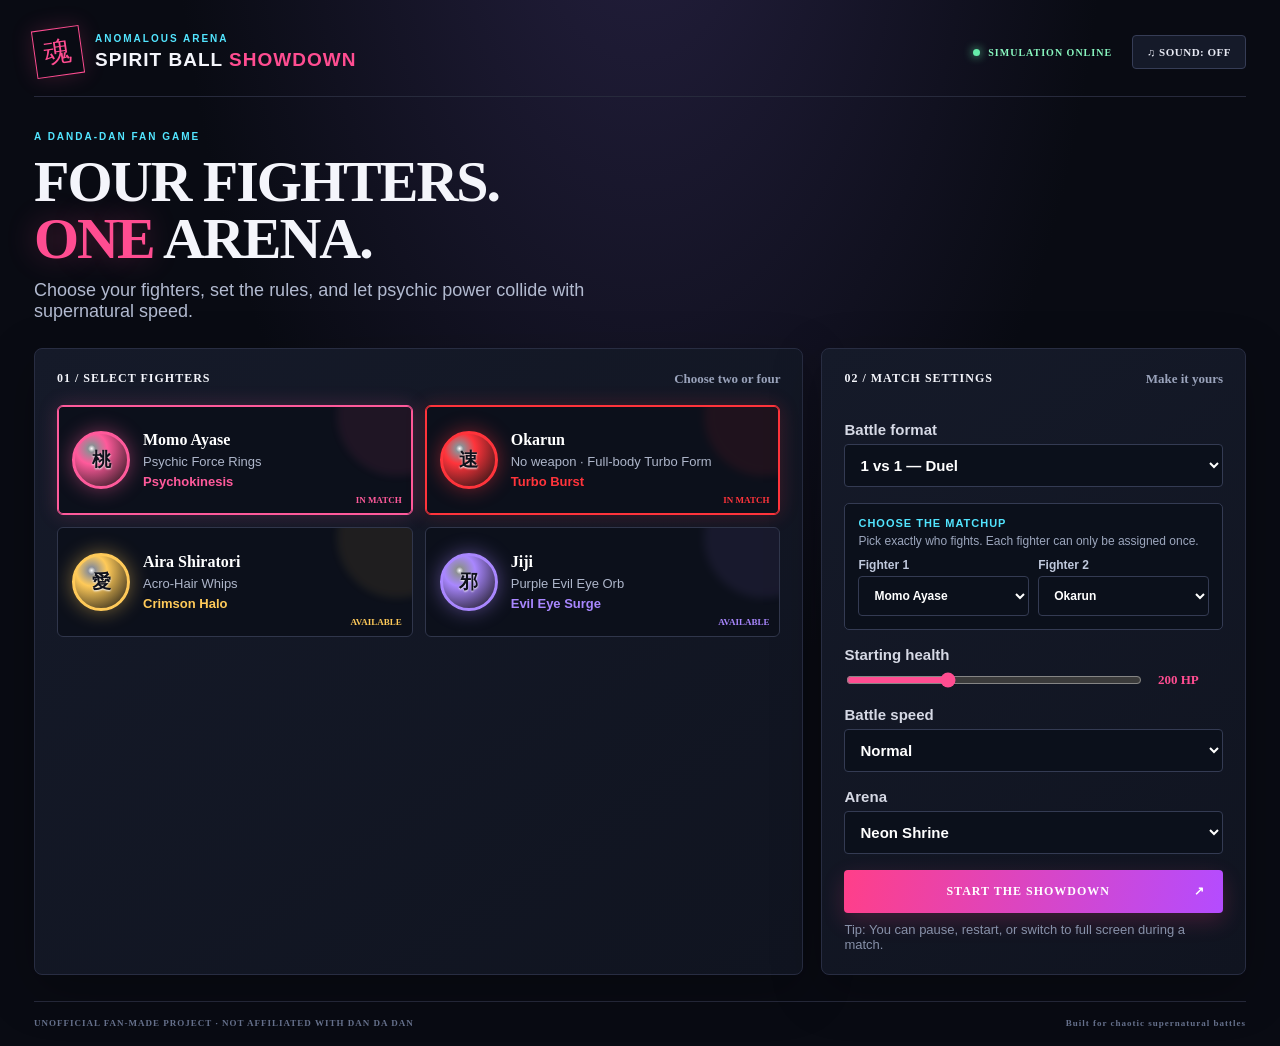
==== commit 7b49934c: "Replace Jiji's weapon with a purple Evil Eye orb" ====
--- a/Dandadan-Spirit-Ball-Showdown.html
+++ b/Dandadan-Spirit-Ball-Showdown.html
@@ -73,7 +73,7 @@
  {id:"momo",name:"Momo Ayase",short:"桃",color:"#ff5a9b",team:0,weapon:"Psychic Force Rings",power:"Psychokinesis",desc:"Controls space and shoves rivals away.",hp:200,damage:13,speed:2.5,reach:1.05,special:"psychic"},
  {id:"okarun",name:"Okarun",short:"速",color:"#ff343b",team:1,weapon:"No weapon · Full-body Turbo Form",power:"Turbo Burst",desc:"His entire transformed body is the hitbox; attacks land through full-body contact.",hp:200,damage:12,speed:3.5,reach:0,special:"turbo"},
  {id:"aira",name:"Aira Shiratori",short:"愛",color:"#ffca59",team:0,weapon:"Acro-Hair Whips",power:"Crimson Halo",desc:"Whips a wide arc around her body.",hp:200,damage:11,speed:2.8,reach:1.3,special:"hair"},
- {id:"jiji",name:"Jiji",short:"邪",color:"#a987ff",team:1,weapon:"Evil Eye Cursed Fists",power:"Evil Eye Surge",desc:"Unleashes a heavy burst of cursed energy.",hp:200,damage:15,speed:2.2,reach:1.15,special:"evil"}
+ {id:"jiji",name:"Jiji",short:"邪",color:"#a987ff",team:1,weapon:"Purple Evil Eye Orb",power:"Evil Eye Surge",desc:"A purple cursed-energy orb hovers beside him and erupts in a heavy burst.",hp:200,damage:15,speed:2.2,reach:0.35,special:"evil"}
 ];
 const $ = id => document.getElementById(id);
 const canvas=$("arena"),ctx=canvas.getContext("2d");
@@ -218,7 +218,7 @@
   // The complete silhouette is contained by the enlarged circular body hitbox (f.r).
   drawOkarunForm(c,f);
  }else{
-  drawSignatureWeapon(c,f);
+  if(f.id==="jiji")drawJijiOrb(c,f);else drawSignatureWeapon(c,f);
   const g=c.createRadialGradient(-10,-12,2,0,0,f.r+2);g.addColorStop(0,"#ffffff");g.addColorStop(.18,f.flash?"#fff":f.color);g.addColorStop(1,"#151522");c.fillStyle=g;c.beginPath();c.arc(0,0,f.r,0,Math.PI*2);c.fill();c.lineWidth=3;c.strokeStyle=f.color;c.stroke();
   c.fillStyle="#10121b";c.font="900 20px Orbitron";c.textAlign="center";c.textBaseline="middle";c.fillText(f.short,0,1);
  }
@@ -279,15 +279,22 @@
   // Aira: three flowing hair-whip ribbons curling around the orb.
   [-.24,0,.24].forEach((offset,i)=>{c.lineWidth=4-i*.7;c.beginPath();c.moveTo(r*.15,-r*.72+offset*35);c.bezierCurveTo(r*.85,-r*.95+offset*25,r*1.2,-r*.2+offset*20,r*.78,.05+offset*38);c.bezierCurveTo(r*1.28,r*.55+offset*25,r*.7,r*.92+offset*20,r*.28,r*.72+offset*30);c.stroke()});
   c.fillStyle="#fff";c.beginPath();c.arc(r*.95,-r*.25,4,0,Math.PI*2);c.fill();
- }else{
-  // Jiji: paired Evil Eye cursed fists with hooked knuckle spikes.
-  c.lineWidth=5;c.beginPath();c.arc(-r*.48,0,r*.58,-1.15,1.15);c.stroke();
-  c.beginPath();c.arc(r*.48,0,r*.58,Math.PI-.95,Math.PI+.95);c.stroke();
-  [-.62,-.2,.2,.62].forEach((a,i)=>{const side=i<2?-1:1, y=(i%2?1:-1)*r*.28;
-   c.beginPath();c.moveTo(side*r*.62,y);c.lineTo(side*r*1.08,y-r*.16);c.lineTo(side*r*.92,y+r*.22);c.stroke();
-  });
-  c.fillStyle="#fff";c.beginPath();c.arc(r*1.05,-r*.12,4,0,Math.PI*2);c.fill();
- }
+ }
+ c.restore();
+}
+
+function drawJijiOrb(c,f){
+ // Jiji has no weapon: a small Evil Eye orb of purple cursed energy floats beside him.
+ const x=f.r*.92,y=-f.r*.72,r=f.r*.34,pulse=1+Math.sin(f.rotation*2)*.09;
+ c.save();c.translate(x,y);c.scale(pulse,pulse);
+ c.globalAlpha=.34;c.fillStyle="#a56bff";c.shadowColor="#a56bff";c.shadowBlur=30;
+ c.beginPath();c.arc(0,0,r*1.85,0,Math.PI*2);c.fill();
+ c.globalAlpha=1;c.shadowBlur=22;c.lineWidth=2;c.strokeStyle="#e7caff";
+ c.beginPath();c.arc(0,0,r*1.28,0,Math.PI*2);c.stroke();
+ const orb=c.createRadialGradient(-r*.35,-r*.4,1,0,0,r);
+ orb.addColorStop(0,"#fff4ff");orb.addColorStop(.22,"#d8aaff");orb.addColorStop(.58,"#963cff");orb.addColorStop(1,"#31005f");
+ c.fillStyle=orb;c.beginPath();c.arc(0,0,r,0,Math.PI*2);c.fill();
+ c.shadowBlur=0;c.fillStyle="#fff";c.beginPath();c.arc(-r*.3,-r*.34,r*.16,0,Math.PI*2);c.fill();
  c.restore();
 }
 
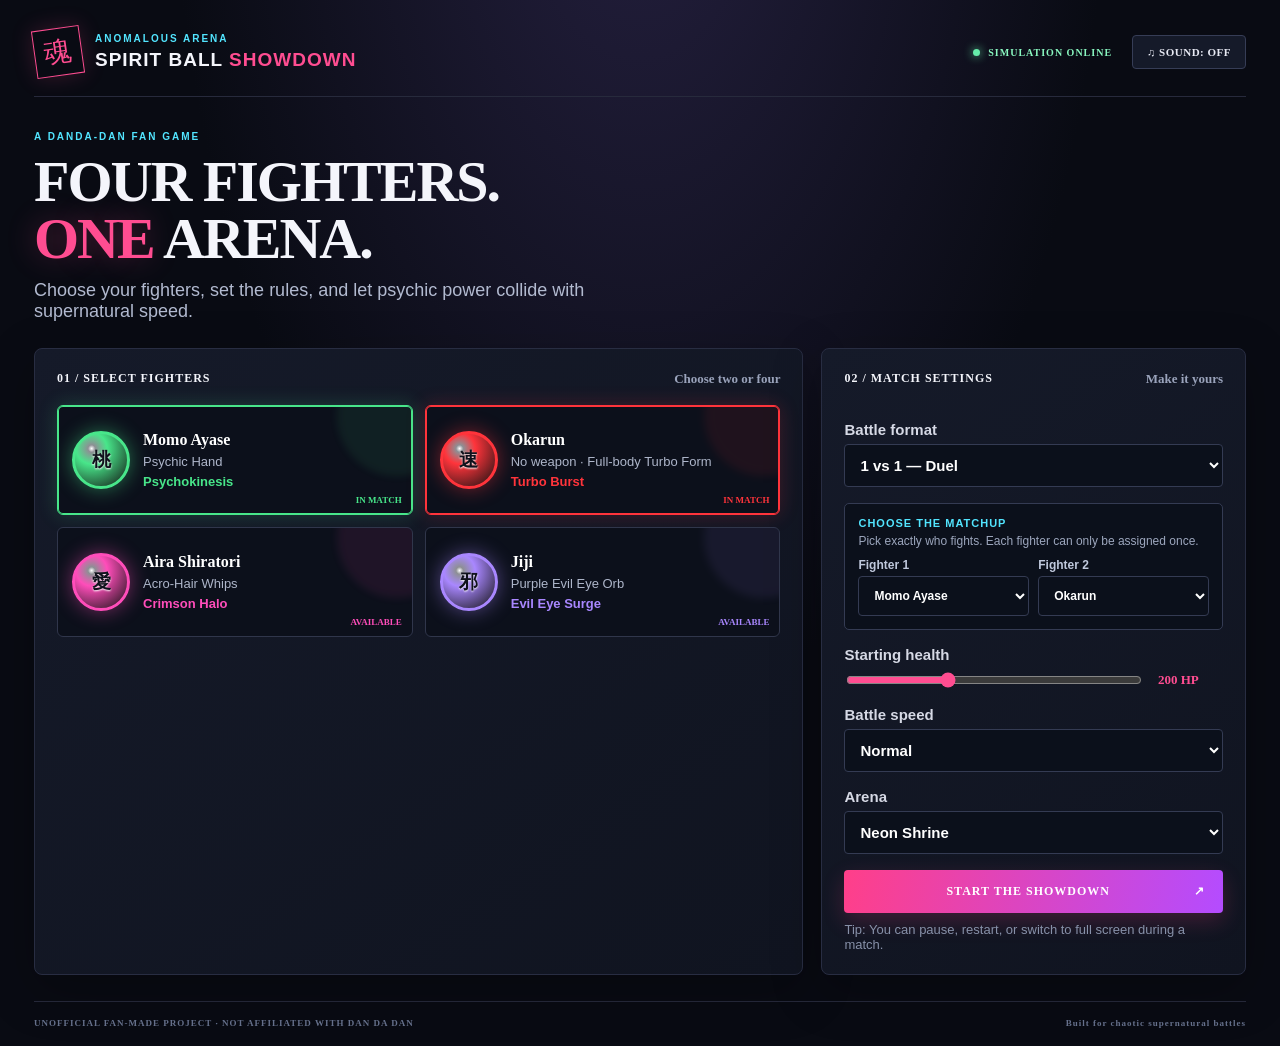
==== commit 4a95fe43: "Sync standalone HTML with current game and Jiji's 2.5-second cooldown" ====
--- a/Dandadan-Spirit-Ball-Showdown.html
+++ b/Dandadan-Spirit-Ball-Showdown.html
@@ -7,7 +7,7 @@
 <style>
 *{box-sizing:border-box} :root{--bg:#090b13;--panel:#111522;--line:#282d42;--muted:#9aa3bb;--white:#f4f5fb;--pink:#ff4d91;--cyan:#52e5ff;--gold:#ffc857}
 body{margin:0;background:radial-gradient(ellipse at 50% -20%,#252040 0,#090b13 52%);color:var(--white);font-family:'Rajdhani',sans-serif;min-height:100vh}
-button,select,input{font:inherit}button{cursor:pointer}.app-shell{max-width:1500px;margin:auto;padding:24px 34px 18px}.topbar{display:flex;justify-content:space-between;align-items:center;border-bottom:1px solid #272a3c;padding:4px 0 20px}.brand{display:flex;gap:13px;align-items:center}.brand-mark{width:48px;height:48px;border:1px solid var(--pink);display:grid;place-items:center;color:var(--pink);font-size:28px;transform:rotate(-8deg);box-shadow:0 0 22px #ff4d9130}.eyebrow{font:700 10px 'Orbitron',sans-serif;letter-spacing:2px;color:var(--cyan)}h1,h2,p{margin:0}h1{font:900 19px 'Orbitron',sans-serif;letter-spacing:1px;margin-top:5px}h1 span{color:var(--pink)}.top-actions{display:flex;align-items:center;gap:20px}.live-dot{font:700 10px 'Orbitron';letter-spacing:1px;color:#89f7c0}.live-dot:before{content:"";display:inline-block;width:7px;height:7px;border-radius:50%;background:#66edaa;margin-right:8px;box-shadow:0 0 10px #66edaa}.ghost-btn{background:#151a29;border:1px solid #363d56;color:#e7e9f3;padding:10px 14px;font:700 11px 'Orbitron';letter-spacing:.5px;border-radius:4px}.ghost-btn:hover{border-color:var(--cyan);color:var(--cyan)}main{padding:34px 0 26px}.intro{margin-bottom:26px}.intro h2{font:900 clamp(34px,5vw,58px)/.98 'Orbitron';letter-spacing:-2px;margin:12px 0}.intro h2 em{font-style:normal;color:var(--pink);text-shadow:0 0 30px #ff4d9155}.intro p{font-size:18px;color:#b2bad0;max-width:600px}.setup-grid{display:grid;grid-template-columns:1.45fr .8fr;gap:18px}.setup-card{background:linear-gradient(145deg,#151a29,#101420);border:1px solid var(--line);padding:22px;border-radius:8px;box-shadow:0 15px 50px #0004}.section-heading{display:flex;justify-content:space-between;align-items:center;margin-bottom:18px;font:700 12px 'Orbitron';letter-spacing:1px}.section-heading small{font:600 13px 'Rajdhani';letter-spacing:0;color:var(--muted)}.fighter-grid{display:grid;grid-template-columns:repeat(2,minmax(0,1fr));gap:12px}.fighter-card{--accent:#fff;position:relative;text-align:left;display:flex;align-items:center;gap:13px;min-height:110px;padding:14px;background:#0c101b;border:1px solid #30364b;border-radius:6px;color:white;transition:.2s;overflow:hidden}.fighter-card:after{content:"";position:absolute;width:120px;height:120px;border-radius:50%;right:-45px;top:-50px;background:var(--accent);opacity:.08;filter:blur(4px)}.fighter-card.selected{border-color:var(--accent);box-shadow:inset 0 0 0 1px var(--accent),0 0 20px color-mix(in srgb,var(--accent),transparent 80%)}.fighter-orb{width:58px;height:58px;flex:none;border-radius:50%;display:grid;place-items:center;background:radial-gradient(circle at 32% 28%,white 0,#fff8 7%,var(--accent) 30%,#111 100%);border:3px solid var(--accent);box-shadow:0 0 20px color-mix(in srgb,var(--accent),transparent 55%);font:900 19px 'Orbitron';color:#10121c;text-shadow:0 1px 2px #fff}.fighter-info{position:relative;z-index:1}.fighter-info strong{display:block;font:700 16px 'Orbitron';margin-bottom:5px}.fighter-info small{color:#aeb6ca;font-size:13px;display:block}.fighter-info .power-name{color:var(--accent);font-weight:700;margin-top:5px}.select-mark{position:absolute;right:10px;bottom:9px;color:var(--accent);font:700 10px 'Orbitron'}.settings-card{display:flex;flex-direction:column;gap:16px}.settings-card label{display:block;color:#d6d9e5;font-weight:700;font-size:15px}.settings-card select{display:block;width:100%;margin-top:6px;background:#0b101b;color:white;border:1px solid #343b53;padding:11px;border-radius:4px}.range-row{display:flex;align-items:center;gap:14px;margin-top:7px}.range-row input{flex:1;accent-color:var(--pink)}.range-row output{font:700 13px 'Orbitron';color:var(--pink);min-width:65px}.primary-btn{border:0;border-radius:4px;background:linear-gradient(100deg,#ff3f89,#b44cff);color:white;padding:14px 18px;font:900 12px 'Orbitron';letter-spacing:1px;box-shadow:0 8px 22px #ff3f8933}.primary-btn:hover{filter:brightness(1.15);transform:translateY(-1px)}.primary-btn span{float:right}.hint{color:#8791a9;font-size:13px;margin-top:-7px}.hidden{display:none!important}.battle-toolbar{display:flex;justify-content:space-between;align-items:center;margin-bottom:15px}.battle-toolbar h2{font:900 22px 'Orbitron';margin-top:6px}.battle-controls{display:flex;gap:8px}.arena-wrap{position:relative;border:1px solid #333951;border-radius:7px;overflow:hidden;background:#070a13;box-shadow:0 20px 70px #0008}.arena-wrap canvas{display:block;width:100%;height:auto;aspect-ratio:1100/620}.countdown{position:absolute;inset:0;display:grid;place-items:center;font:900 110px 'Orbitron';color:white;text-shadow:0 0 35px var(--pink);background:#05071266}.fighter-status{display:grid;grid-template-columns:repeat(4,1fr);gap:10px;margin-top:13px}.status-card{background:#131827;border:1px solid #30364b;border-radius:5px;padding:10px 12px}.status-head{display:flex;justify-content:space-between;align-items:center;font:700 12px 'Orbitron';margin-bottom:8px}.hp-track{height:8px;background:#2a3042;border-radius:20px;overflow:hidden}.hp-fill{height:100%;border-radius:20px;transition:width .15s}.status-meta{display:flex;justify-content:space-between;color:#9ca6bd;font-size:12px;margin-top:6px}.battle-footer{display:flex;align-items:center;gap:20px;color:#a6afc4;font-size:12px;margin-top:12px}.battle-footer span:last-child{margin-left:auto;color:#e2e5ef}.legend-dot{display:inline-block;width:7px;height:7px;border-radius:50%;margin-right:6px}.hit{background:#ff507e}.power{background:#59e9ff}.result-overlay{position:absolute;inset:0;background:#050711d9;display:grid;place-items:center;backdrop-filter:blur(5px)}.result-card{text-align:center;background:#131827;border:1px solid #55506e;padding:36px 46px;border-radius:8px;box-shadow:0 0 60px #b44cff30}.result-card h2{font:900 clamp(26px,5vw,48px) 'Orbitron';color:var(--gold);margin:12px 0}.result-card p{color:#b4bdd0;margin-bottom:20px}.result-card .ghost-btn{margin-left:8px}footer{border-top:1px solid #272a3c;padding-top:16px;display:flex;justify-content:space-between;color:#65708b;font:600 9px 'Orbitron';letter-spacing:1px}
+button,select,input{font:inherit}button{cursor:pointer}.app-shell{max-width:1500px;margin:auto;padding:24px 34px 18px}.topbar{display:flex;justify-content:space-between;align-items:center;border-bottom:1px solid #272a3c;padding:4px 0 20px}.brand{display:flex;gap:13px;align-items:center}.brand-mark{width:48px;height:48px;border:1px solid var(--pink);display:grid;place-items:center;color:var(--pink);font-size:28px;transform:rotate(-8deg);box-shadow:0 0 22px #ff4d9130}.eyebrow{font:700 10px 'Orbitron',sans-serif;letter-spacing:2px;color:var(--cyan)}h1,h2,p{margin:0}h1{font:900 19px 'Orbitron',sans-serif;letter-spacing:1px;margin-top:5px}h1 span{color:var(--pink)}.top-actions{display:flex;align-items:center;gap:20px}.live-dot{font:700 10px 'Orbitron';letter-spacing:1px;color:#89f7c0}.live-dot:before{content:"";display:inline-block;width:7px;height:7px;border-radius:50%;background:#66edaa;margin-right:8px;box-shadow:0 0 10px #66edaa}.ghost-btn{background:#151a29;border:1px solid #363d56;color:#e7e9f3;padding:10px 14px;font:700 11px 'Orbitron';letter-spacing:.5px;border-radius:4px}.ghost-btn:hover{border-color:var(--cyan);color:var(--cyan)}main{padding:34px 0 26px}.intro{margin-bottom:26px}.intro h2{font:900 clamp(34px,5vw,58px)/.98 'Orbitron';letter-spacing:-2px;margin:12px 0}.intro h2 em{font-style:normal;color:var(--pink);text-shadow:0 0 30px #ff4d9155}.intro p{font-size:18px;color:#b2bad0;max-width:600px}.setup-grid{display:grid;grid-template-columns:1.45fr .8fr;gap:18px}.setup-card{background:linear-gradient(145deg,#151a29,#101420);border:1px solid var(--line);padding:22px;border-radius:8px;box-shadow:0 15px 50px #0004}.section-heading{display:flex;justify-content:space-between;align-items:center;margin-bottom:18px;font:700 12px 'Orbitron';letter-spacing:1px}.section-heading small{font:600 13px 'Rajdhani';letter-spacing:0;color:var(--muted)}.fighter-grid{display:grid;grid-template-columns:repeat(2,minmax(0,1fr));gap:12px}.fighter-card{--accent:#fff;position:relative;text-align:left;display:flex;align-items:center;gap:13px;min-height:110px;padding:14px;background:#0c101b;border:1px solid #30364b;border-radius:6px;color:white;transition:.2s;overflow:hidden}.fighter-card:after{content:"";position:absolute;width:120px;height:120px;border-radius:50%;right:-45px;top:-50px;background:var(--accent);opacity:.08;filter:blur(4px)}.fighter-card.selected{border-color:var(--accent);box-shadow:inset 0 0 0 1px var(--accent),0 0 20px color-mix(in srgb,var(--accent),transparent 80%)}.fighter-orb{width:58px;height:58px;flex:none;border-radius:50%;display:grid;place-items:center;background:radial-gradient(circle at 32% 28%,white 0,#fff8 7%,var(--accent) 30%,#111 100%);border:3px solid var(--accent);box-shadow:0 0 20px color-mix(in srgb,var(--accent),transparent 55%);font:900 19px 'Orbitron';color:#10121c;text-shadow:0 1px 2px #fff}.fighter-info{position:relative;z-index:1}.fighter-info strong{display:block;font:700 16px 'Orbitron';margin-bottom:5px}.fighter-info small{color:#aeb6ca;font-size:13px;display:block}.fighter-info .power-name{color:var(--accent);font-weight:700;margin-top:5px}.select-mark{position:absolute;right:10px;bottom:9px;color:var(--accent);font:700 10px 'Orbitron'}.settings-card{display:flex;flex-direction:column;gap:16px}.settings-card label{display:block;color:#d6d9e5;font-weight:700;font-size:15px}.settings-card select{display:block;width:100%;margin-top:6px;background:#0b101b;color:white;border:1px solid #343b53;padding:11px;border-radius:4px}.range-row{display:flex;align-items:center;gap:14px;margin-top:7px}.range-row input{flex:1;accent-color:var(--pink)}.range-row output{font:700 13px 'Orbitron';color:var(--pink);min-width:65px}.primary-btn{border:0;border-radius:4px;background:linear-gradient(100deg,#ff3f89,#b44cff);color:white;padding:14px 18px;font:900 12px 'Orbitron';letter-spacing:1px;box-shadow:0 8px 22px #ff3f8933}.primary-btn:hover{filter:brightness(1.15);transform:translateY(-1px)}.primary-btn span{float:right}.hint{color:#8791a9;font-size:13px;margin-top:-7px}.hidden{display:none!important}.battle-toolbar{display:flex;justify-content:space-between;align-items:center;margin-bottom:15px}.battle-toolbar h2{font:900 22px 'Orbitron';margin-top:6px}.battle-controls{display:flex;gap:8px}.arena-wrap{position:relative;border:1px solid #333951;border-radius:7px;overflow:hidden;background:#070a13;box-shadow:0 20px 70px #0008}.arena-wrap canvas{display:block;width:100%;height:auto;aspect-ratio:1100/620}.countdown{position:absolute;inset:0;display:grid;place-items:center;font:900 110px 'Orbitron';color:white;text-shadow:0 0 35px var(--pink);background:#05071266}.fighter-status{display:grid;grid-template-columns:repeat(4,1fr);gap:10px;margin-top:13px}.status-card{background:#131827;border:1px solid #30364b;border-radius:5px;padding:10px 12px}.status-head{display:flex;justify-content:space-between;align-items:center;font:700 12px 'Orbitron';margin-bottom:8px}.hp-track{height:8px;background:#2a3042;border-radius:20px;overflow:hidden}.hp-fill{height:100%;border-radius:20px;transition:width .15s}.status-meta{display:flex;justify-content:space-between;color:#9ca6bd;font-size:12px;margin-top:6px}.ability-track{height:5px;background:#2a3042;border-radius:20px;overflow:hidden;margin-top:8px}.ability-fill{height:100%;border-radius:20px;transition:width .15s}.ability-label{display:flex;justify-content:space-between;color:#aeb6ca;font-size:10px;margin-top:5px}.battle-footer{display:flex;align-items:center;gap:20px;color:#a6afc4;font-size:12px;margin-top:12px}.battle-footer span:last-child{margin-left:auto;color:#e2e5ef}.legend-dot{display:inline-block;width:7px;height:7px;border-radius:50%;margin-right:6px}.hit{background:#ff507e}.power{background:#59e9ff}.result-overlay{position:absolute;inset:0;background:#050711d9;display:grid;place-items:center;backdrop-filter:blur(5px)}.result-card{text-align:center;background:#131827;border:1px solid #55506e;padding:36px 46px;border-radius:8px;box-shadow:0 0 60px #b44cff30}.result-card h2{font:900 clamp(26px,5vw,48px) 'Orbitron';color:var(--gold);margin:12px 0}.result-card p{color:#b4bdd0;margin-bottom:20px}.result-card .ghost-btn{margin-left:8px}footer{border-top:1px solid #272a3c;padding-top:16px;display:flex;justify-content:space-between;color:#65708b;font:600 9px 'Orbitron';letter-spacing:1px}
 @media(max-width:850px){.app-shell{padding:18px}.setup-grid{grid-template-columns:1fr}.top-actions .live-dot{display:none}.fighter-status{grid-template-columns:repeat(2,1fr)}.battle-toolbar{align-items:flex-start;gap:12px;flex-direction:column}.battle-controls{flex-wrap:wrap}.battle-footer{flex-wrap:wrap}.battle-footer span:last-child{margin-left:0;width:100%}}
 @media(max-width:520px){.fighter-grid{grid-template-columns:1fr}.topbar{align-items:flex-start}.brand-mark{width:38px;height:38px}.brand h1{font-size:14px}.top-actions{gap:5px}.top-actions .ghost-btn{font-size:9px;padding:8px}.app-shell{padding:14px}.setup-card{padding:15px}.section-heading small{font-size:11px}.result-card{padding:25px 16px}.result-card .ghost-btn{margin:8px 0 0}footer{gap:8px;flex-direction:column}}
 
@@ -70,14 +70,14 @@
 // Fighter data is the single source of truth for names, colors, stats, and signature powers.
 // Match state (position, velocity, health, cooldowns) is created fresh for every battle.
 const FIGHTERS = [
- {id:"momo",name:"Momo Ayase",short:"桃",color:"#ff5a9b",team:0,weapon:"Psychic Force Rings",power:"Psychokinesis",desc:"Controls space and shoves rivals away.",hp:200,damage:13,speed:2.5,reach:1.05,special:"psychic"},
+ {id:"momo",name:"Momo Ayase",short:"桃",color:"#48e68a",team:0,weapon:"Psychic Hand",power:"Psychokinesis",desc:"Controls space and shoves rivals away.",hp:200,damage:13,speed:2.5,reach:1.05,special:"psychic"},
  {id:"okarun",name:"Okarun",short:"速",color:"#ff343b",team:1,weapon:"No weapon · Full-body Turbo Form",power:"Turbo Burst",desc:"His entire transformed body is the hitbox; attacks land through full-body contact.",hp:200,damage:12,speed:3.5,reach:0,special:"turbo"},
- {id:"aira",name:"Aira Shiratori",short:"愛",color:"#ffca59",team:0,weapon:"Acro-Hair Whips",power:"Crimson Halo",desc:"Whips a wide arc around her body.",hp:200,damage:11,speed:2.8,reach:1.3,special:"hair"},
+ {id:"aira",name:"Aira Shiratori",short:"愛",color:"#ff4dba",team:0,weapon:"Acro-Hair Whips",power:"Crimson Halo",desc:"Whips a wide arc around her body.",hp:200,damage:11,speed:2.8,reach:1.3,special:"hair"},
  {id:"jiji",name:"Jiji",short:"邪",color:"#a987ff",team:1,weapon:"Purple Evil Eye Orb",power:"Evil Eye Surge",desc:"A purple cursed-energy orb hovers beside him and erupts in a heavy burst.",hp:200,damage:15,speed:2.2,reach:0.35,special:"evil"}
 ];
 const $ = id => document.getElementById(id);
 const canvas=$("arena"),ctx=canvas.getContext("2d");
-let selected=new Set(["momo","okarun"]), lineup=["momo","okarun","aira","jiji"], fighters=[], running=false, paused=false, over=false, raf=0, countdownTimer=0, battleToken=0, last=0, elapsed=0, speed=1, mode="1v1", sound=false, audioCtx=null, particles=[], floating=[], arenaStyle="neon", messageTimer=0, matchNumber=0;
+let selected=new Set(["momo","okarun"]), lineup=["momo","okarun","aira","jiji"], fighters=[], running=false, paused=false, over=false, raf=0, countdownTimer=0, battleToken=0, last=0, elapsed=0, speed=1, mode="1v1", sound=false, audioCtx=null, particles=[], floating=[], projectiles=[], binds=[], arenaStyle="neon", messageTimer=0, matchNumber=0;
 
 function renderSelection(){
  const grid=$("fighterGrid"); grid.innerHTML="";
@@ -117,14 +117,14 @@
 
 function createFighter(def,index,health){
  const angle=(Math.PI*2*index/selected.size)-Math.PI/2;
- return {...def,x:550+Math.cos(angle)*245,y:310+Math.sin(angle)*190,vx:(Math.random()-.5)*3,vy:(Math.random()-.5)*3,r:def.id==="okarun"?44:29,hp:health,maxHp:health,rotation:Math.random()*6.28,spin:0.09,attackCd:0,specialCd:2+index*.5,flash:0,alive:true,damageDone:0,hits:0,team:mode==="2v2"?(index<2?0:1):index,knock:0};
+ return {...def,x:550+Math.cos(angle)*245,y:310+Math.sin(angle)*190,vx:(Math.random()-.5)*3,vy:(Math.random()-.5)*3,r:def.id==="okarun"?44:29,hp:health,maxHp:health,rotation:Math.random()*6.28,spin:0.09,attackCd:0,specialCd:def.id==="momo"?999:def.id==="aira"?8:def.id==="jiji"?2.5:1.1,flash:0,alive:true,damageDone:0,hits:0,team:mode==="2v2"?(index<2?0:1):index,knock:0,charge:0,dashCharges:2,bound:0};
 }
 function startBattle(){
  cancelAnimationFrame(raf);clearTimeout(countdownTimer);battleToken++;const token=battleToken;
  running=false;matchNumber++;mode=$("modeSelect").value;syncMatchupSelection();
  const required=mode==="1v1"?2:4;
  if(selected.size!==required){announce("Choose a different fighter for every slot.");return}
- speed=Number($("speedSelect").value);arenaStyle=$("arenaSelect").value;over=false;paused=false;elapsed=0;particles=[];floating=[];
+ speed=Number($("speedSelect").value);arenaStyle=$("arenaSelect").value;over=false;paused=false;elapsed=0;particles=[];floating=[];projectiles=[];binds=[];
  const health=Number($("healthInput").value), roster=[...selected].map(id=>FIGHTERS.find(f=>f.id===id));
  if(roster.length!==required||roster.some(f=>!f)){announce("Please fill every fighter slot.");return}
  fighters=roster.map((f,i)=>createFighter(f,i,health));
@@ -143,6 +143,7 @@
  fighters.forEach(f=>{
   if(!f.alive)return;
   f.attackCd-=dt/60;f.specialCd-=dt/60;f.flash=Math.max(0,f.flash-dt/60);f.rotation+=f.spin*dt;
+  if(f.bound>0){f.bound=Math.max(0,f.bound-dt/60);f.vx*=.72;f.vy*=.72;return}
   const target=nearest(f);if(!target)return;
   let dx=target.x-f.x,dy=target.y-f.y,dist=Math.hypot(dx,dy)||1,ux=dx/dist,uy=dy/dist;
   // Lightweight steering and elastic arena physics create the bouncing Weapon Ball feel.
@@ -155,8 +156,11 @@
   if(f.y>canvas.height-f.r-22){f.y=canvas.height-f.r-22;f.vy=-Math.abs(f.vy)*.92;burst(f.x,f.y,f.color,5)}
   // Spin speed slowly rises, making the weapon more dangerous as the fight goes on.
   f.spin=Math.min(.28,f.spin+.000015*dt);
-  if(dist<f.r+target.r+(f.id==="okarun"?0:f.reach*23)&&f.attackCd<=0){attack(f,target,false)}
-  if(f.specialCd<=0){special(f,target)}
+  const targetHitRadius=target.r+(target.id==="momo"?18:0);
+  // Momo's visible body was being missed by close-range contact checks. Give her a forgiving collision margin so every fighter can land hits consistently.
+  if(dist<f.r+targetHitRadius+18+(f.id==="okarun"?8:f.reach*30)&&f.attackCd<=0){attack(f,target,false)}
+  if(f.id==="momo"&&f.charge>=100){momoBigBlast(f)}
+  if(f.specialCd<=0&&f.id!=="momo"&&(f.id!=="okarun"||f.dashCharges>0)){special(f,target)}
  });
  // Separate overlapping fighters and resolve contact damage.
  for(let i=0;i<fighters.length;i++)for(let j=i+1;j<fighters.length;j++){
@@ -164,6 +168,12 @@
   let dx=b.x-a.x,dy=b.y-a.y,d=Math.hypot(dx,dy)||1,min=a.r+b.r+2;
   if(d<min){let nx=dx/d,ny=dy/d,overlap=min-d;a.x-=nx*overlap*.5;a.y-=ny*overlap*.5;b.x+=nx*overlap*.5;b.y+=ny*overlap*.5;let rel=(b.vx-a.vx)*nx+(b.vy-a.vy)*ny;if(rel<0){a.vx+=nx*rel*.72;b.vx-=nx*rel*.72;a.vy+=ny*rel*.72;b.vy-=ny*rel*.72}}
  }
+ // Move projectiles and resolve hits against opponents.
+ projectiles.forEach(p=>{p.x+=p.vx*dt;p.y+=p.vy*dt;p.life-=dt/60;
+  const victim=alive().find(o=>o!==p.owner&&(mode!=="2v2"||o.team!==p.owner.team)&&Math.hypot(o.x-p.x,o.y-p.y)<o.r+p.r);
+  if(victim){const d=Math.hypot(victim.x-p.x,victim.y-p.y)||1;victim.hp=Math.max(0,victim.hp-p.damage);victim.flash=.22;victim.vx+=(victim.x-p.x)/d*8;victim.vy+=(victim.y-p.y)/d*8;p.life=0;p.owner.damageDone+=p.damage;p.owner.hits++;floating.push({x:victim.x,y:victim.y-30,text:"-"+p.damage,life:1,color:"#a987ff"});burst(p.x,p.y,"#a987ff",34);if(victim.hp<=0){victim.alive=false;announce(victim.name+" was struck by the Evil Eye orb!")}if(sound)beep(620,.06)}
+ });projectiles=projectiles.filter(p=>p.life>0);
+ binds.forEach(b=>b.life-=dt/60);binds=binds.filter(b=>b.life>0&&b.to.alive);
  particles.forEach(p=>{p.x+=p.vx*dt;p.y+=p.vy*dt;p.life-=.025*dt;p.vx*=.985;p.vy*=.985});particles=particles.filter(p=>p.life>0);
  floating.forEach(p=>{p.y-=.7*dt;p.life-=.018*dt});floating=floating.filter(p=>p.life>0);
  if(messageTimer>0)messageTimer-=dt/60;else $("battleMessage").textContent="The fighters are reading each other's moves...";
@@ -171,28 +181,43 @@
 }
 function attack(a,b,special){
  const base=a.damage*(1+Math.min(.45,a.hits*.018))*(special?1.8:1);
- const damage=Math.round(base*(.85+Math.random()*.3));
+ const multiplier=special?(a.id==="momo"?3.2:a.id==="okarun"?2.7:1.8):1;
+ const damage=Math.round(base*multiplier*(.85+Math.random()*.3));
  b.hp=Math.max(0,b.hp-damage);b.flash=.16;b.vx+=(b.x-a.x)/(Math.hypot(b.x-a.x,b.y-a.y)||1)*(special?8:4);b.vy+=(b.y-a.y)/(Math.hypot(b.x-a.x,b.y-a.y)||1)*(special?8:4);
  a.damageDone+=damage;a.hits++;a.attackCd=special?.5:.42;a.spin=Math.min(.28,a.spin+.002);
  burst((a.x+b.x)/2,(a.y+b.y)/2,special?"#ffffff":a.color,special?25:12);floating.push({x:b.x,y:b.y-32,text:"-"+damage,life:1,color:special?"#fff":a.color});
+ if(a.id==="momo"&&!special){a.charge=Math.min(100,a.charge+damage*1.15)}
  if(sound)beep(special?760:280,.045);
  if(b.hp<=0){b.alive=false;burst(b.x,b.y,b.color,42);announce(`${b.name} has been knocked out!`)}
  if(special)announce(`${a.name}: ${a.power}!`);
 }
 function special(f,target){
- f.specialCd=8+Math.random()*2;
- if(f.special==="psychic"){
-  fighters.filter(o=>o.alive&&o!==f&&(mode!=="2v2"||o.team!==f.team)&&Math.hypot(o.x-f.x,o.y-f.y)<235).forEach(o=>{attack(f,o,true);o.vx+=(o.x-f.x)*.035;o.vy+=(o.y-f.y)*.035});
-  burst(f.x,f.y,"#ff9bc2",55);
- }else if(f.special==="turbo"){
-  const d=Math.hypot(target.x-f.x,target.y-f.y)||1;f.vx+=(target.x-f.x)/d*12;f.vy+=(target.y-f.y)/d*12;f.spin=Math.min(.3,f.spin+.07);attack(f,target,true);burst(f.x,f.y,"#5de5ff",35);
- }else if(f.special==="hair"){
-  fighters.filter(o=>o.alive&&o!==f&&(mode!=="2v2"||o.team!==f.team)&&Math.hypot(o.x-f.x,o.y-f.y)<170).forEach(o=>attack(f,o,true));
-  burst(f.x,f.y,"#ffca59",48);
- }else{
-  const d=Math.hypot(target.x-f.x,target.y-f.y)||1;f.vx+=(target.x-f.x)/d*6;f.vy+=(target.y-f.y)/d*6;
-  attack(f,target,true);target.flash=.3;burst(target.x,target.y,"#a987ff",50);
- }
+ if(f.id==="aira"){
+  // Aira's hair extends, binds one opponent, and roots them for a short time every 8 seconds.
+  f.specialCd=8;target.bound=1.65;target.vx*=.18;target.vy*=.18;
+  binds.push({from:f,to:target,life:1.65});
+  attack(f,target,true);announce("Aira's hair bind! "+target.name+" is trapped!");
+  burst(target.x,target.y,"#ff4dba",30);
+ }else if(f.id==="okarun"){
+  // Exactly two high-damage Turbo dashes per match; charges do not regenerate.
+  f.dashCharges--;f.specialCd=f.dashCharges>0?1.2:999;
+  const d=Math.hypot(target.x-f.x,target.y-f.y)||1;
+  f.vx+=(target.x-f.x)/d*19;f.vy+=(target.y-f.y)/d*19;
+  f.spin=Math.min(.34,f.spin+.1);attack(f,target,true);
+  burst(f.x,f.y,"#ff343b",42);announce("Okarun Turbo Dash! "+f.dashCharges+" dash(es) remaining.");
+ }else if(f.id==="jiji"){
+  // Jiji launches his Evil Eye orb as a projectile every 2.5 seconds.
+  f.specialCd=2.5;const d=Math.hypot(target.x-f.x,target.y-f.y)||1;
+  projectiles.push({x:f.x,y:f.y,vx:(target.x-f.x)/d*10,vy:(target.y-f.y)/d*10,owner:f,life:2.4,r:13,damage:27});
+  burst(f.x,f.y,"#a987ff",18);announce("Jiji fires the Evil Eye orb!");
+ }
+}
+function momoBigBlast(f){
+ // Momo charges her meter by landing hits; at 100%, she releases a large psychic shockwave.
+ f.charge=0;f.specialCd=999;announce("MOMO: PSYCHIC OVERDRIVE!");
+ fighters.filter(o=>o.alive&&o!==f&&(mode!=="2v2"||o.team!==f.team)&&Math.hypot(o.x-f.x,o.y-f.y)<520)
+  .forEach(o=>{attack(f,o,true);const d=Math.hypot(o.x-f.x,o.y-f.y)||1;o.vx+=(o.x-f.x)/d*10;o.vy+=(o.y-f.y)/d*10});
+ burst(f.x,f.y,"#48e68a",105);if(sound)beep(980,.22);
 }
 function announce(text){$("battleMessage").textContent=text;messageTimer=2.4}
 function burst(x,y,color,n){for(let i=0;i<n;i++){const a=Math.random()*Math.PI*2,s=1+Math.random()*5;particles.push({x,y,vx:Math.cos(a)*s,vy:Math.sin(a)*s,life:.5+Math.random()*.6,color,r:1+Math.random()*3})}}
@@ -206,6 +231,8 @@
  ctx.save();ctx.globalAlpha=.13;ctx.strokeStyle="#d5c4ff";ctx.lineWidth=2;for(let r=80;r<360;r+=70){ctx.beginPath();ctx.arc(w/2,h/2,r,0,Math.PI*2);ctx.stroke()}ctx.restore();
  // Team color marker on floor.
  fighters.forEach(f=>{if(!f.alive)return;drawFighter(f)});
+ binds.forEach(b=>{ctx.save();ctx.strokeStyle="#ff4dba";ctx.shadowColor="#ff4dba";ctx.shadowBlur=18;ctx.lineWidth=8;ctx.lineCap="round";ctx.beginPath();ctx.moveTo(b.from.x,b.from.y);ctx.quadraticCurveTo((b.from.x+b.to.x)/2,(b.from.y+b.to.y)/2-35,b.to.x,b.to.y);ctx.stroke();ctx.restore()});
+ projectiles.forEach(p=>{ctx.save();ctx.shadowColor="#a987ff";ctx.shadowBlur=25;const g=ctx.createRadialGradient(p.x-4,p.y-4,1,p.x,p.y,p.r);g.addColorStop(0,"#fff");g.addColorStop(.3,"#d8aaff");g.addColorStop(1,"#6820c9");ctx.fillStyle=g;ctx.beginPath();ctx.arc(p.x,p.y,p.r,0,Math.PI*2);ctx.fill();ctx.strokeStyle="#f0d9ff";ctx.lineWidth=2;ctx.stroke();ctx.restore()});
  particles.forEach(p=>{ctx.globalAlpha=Math.max(0,p.life);ctx.fillStyle=p.color;ctx.beginPath();ctx.arc(p.x,p.y,p.r,0,Math.PI*2);ctx.fill()});ctx.globalAlpha=1;
  floating.forEach(p=>{ctx.globalAlpha=Math.max(0,p.life);ctx.fillStyle=p.color;ctx.font="900 20px Orbitron";ctx.textAlign="center";ctx.shadowBlur=12;ctx.shadowColor=p.color;ctx.fillText(p.text,p.x,p.y);ctx.shadowBlur=0});ctx.globalAlpha=1;
  ctx.textAlign="left";ctx.fillStyle="#ffffff55";ctx.font="700 11px Orbitron";ctx.fillText("SPIRIT ARENA // MATCH "+String(matchNumber).padStart(3,"0"),32,canvas.height-30);
@@ -270,11 +297,48 @@
  c.save();c.rotate(f.rotation);c.lineCap="round";c.lineJoin="round";c.strokeStyle=f.color;c.fillStyle=f.color;c.shadowBlur=17;c.shadowColor=f.color;
  const r=f.r+12;
  if(f.id==="momo"){
-  // Momo: twin psychic rings with a bright floating focus point.
-  c.lineWidth=5;c.beginPath();c.arc(0,0,r,-1.05,.95);c.stroke();
-  c.lineWidth=2;c.beginPath();c.arc(0,0,r+7,-.88,.78);c.stroke();
-  c.fillStyle="#fff";c.beginPath();c.arc(r+1,0,5,0,Math.PI*2);c.fill();
-  c.fillStyle=f.color;c.beginPath();c.arc(r+8,-7,2.5,0,Math.PI*2);c.fill();
+  // Momo: a large turquoise psychic hand, inspired by her outstretched psychokinetic palm.
+  // It rotates with her fighter so the hand reads as her signature weapon in every direction.
+  c.save();c.translate(r*.35,0);
+  c.shadowColor="#8fffee";c.shadowBlur=24;
+  c.fillStyle="rgba(111,224,211,.78)";c.strokeStyle="#b9fff4";c.lineWidth=2.8;
+  c.beginPath();
+  // Wrist and palm.
+  c.moveTo(-r*.28,-r*.43);
+  c.quadraticCurveTo(r*.12,-r*.58,r*.48,-r*.43);
+  c.quadraticCurveTo(r*.75,-r*.35,r*.88,-r*.12);
+  // Index finger.
+  c.lineTo(r*1.52,-r*.83);
+  c.quadraticCurveTo(r*1.72,-r*1.02,r*1.84,-r*.88);
+  c.quadraticCurveTo(r*1.94,-r*.76,r*1.77,-r*.59);
+  // Middle finger.
+  c.lineTo(r*1.25,-r*.05);
+  c.lineTo(r*1.87,-r*.49);
+  c.quadraticCurveTo(r*2.08,-r*.61,r*2.17,-r*.43);
+  c.quadraticCurveTo(r*2.24,-r*.27,r*2.03,-r*.12);
+  // Ring and little fingers.
+  c.lineTo(r*1.28,r*.22);
+  c.lineTo(r*1.78,r*.03);
+  c.quadraticCurveTo(r*1.99,r*.01,r*2.04,r*.19);
+  c.quadraticCurveTo(r*2.07,r*.36,r*1.84,r*.45);
+  c.lineTo(r*1.17,r*.62);
+  c.lineTo(r*1.48,r*.57);
+  c.quadraticCurveTo(r*1.68,r*.63,r*1.64,r*.81);
+  c.quadraticCurveTo(r*1.59,r*.99,r*1.35,r*.95);
+  // Thumb and lower palm.
+  c.lineTo(r*.72,r*.69);
+  c.quadraticCurveTo(r*.48,r*.92,r*.22,r*.78);
+  c.lineTo(-r*.2,r*.52);
+  c.quadraticCurveTo(-r*.45,r*.12,-r*.28,-r*.43);
+  c.closePath();c.fill();c.stroke();
+  c.shadowBlur=0;
+  // Palm creases and glowing psychic contour lines.
+  c.strokeStyle="rgba(39,139,139,.72)";c.lineWidth=2;c.beginPath();
+  c.moveTo(r*.35,-r*.26);c.quadraticCurveTo(r*.78,r*.02,r*.82,r*.43);
+  c.moveTo(r*.12,r*.12);c.quadraticCurveTo(r*.48,r*.32,r*.67,r*.56);
+  c.moveTo(r*.83,-r*.12);c.quadraticCurveTo(r*1.08,-r*.22,r*1.28,-r*.37);
+  c.stroke();
+  c.restore();
  }else if(f.id==="aira"){
   // Aira: three flowing hair-whip ribbons curling around the orb.
   [-.24,0,.24].forEach((offset,i)=>{c.lineWidth=4-i*.7;c.beginPath();c.moveTo(r*.15,-r*.72+offset*35);c.bezierCurveTo(r*.85,-r*.95+offset*25,r*1.2,-r*.2+offset*20,r*.78,.05+offset*38);c.bezierCurveTo(r*1.28,r*.55+offset*25,r*.7,r*.92+offset*20,r*.28,r*.72+offset*30);c.stroke()});
@@ -299,7 +363,10 @@
 }
 
 function renderStatus(){
- $("fighterStatus").innerHTML=fighters.map(f=>`<div class="status-card"><div class="status-head"><span style="color:${f.color}">${f.name}</span><span>${Math.ceil(f.hp)} / ${f.maxHp}</span></div><div class="hp-track"><div class="hp-fill" style="width:${Math.max(0,f.hp/f.maxHp*100)}%;background:${f.color}"></div></div><div class="status-meta"><span>${f.alive?"IN THE FIGHT":"KNOCKED OUT"}</span><span>${f.damageDone} DMG</span></div></div>`).join("");
+ $("fighterStatus").innerHTML=fighters.map(f=>{
+  const resource=f.id==="momo"?`<div class="ability-label"><span>PSYCHIC BLAST</span><span>${Math.floor(f.charge)}%</span></div><div class="ability-track"><div class="ability-fill" style="width:${f.charge}%;background:#48e68a"></div></div>`:f.id==="okarun"?`<div class="ability-label"><span>TURBO DASHES</span><span>${f.dashCharges}/2</span></div><div class="ability-track"><div class="ability-fill" style="width:${f.dashCharges*50}%;background:#ff343b"></div></div>`:f.id==="aira"?`<div class="ability-label"><span>HAIR BIND</span><span>${Math.max(0,f.specialCd).toFixed(1)}s</span></div>`:`<div class="ability-label"><span>EVIL EYE ORB</span><span>${Math.max(0,f.specialCd).toFixed(1)}s</span></div>`;
+  return `<div class="status-card"><div class="status-head"><span style="color:${f.color}">${f.name}</span><span>${Math.ceil(f.hp)} / ${f.maxHp}</span></div><div class="hp-track"><div class="hp-fill" style="width:${Math.max(0,f.hp/f.maxHp*100)}%;background:${f.color}"></div></div><div class="status-meta"><span>${f.alive?"IN THE FIGHT":"KNOCKED OUT"}</span><span>${f.damageDone} DMG</span></div>${resource}</div>`;
+ }).join("");
 }
 function finishBattle(){
  running=false;over=true;cancelAnimationFrame(raf);
